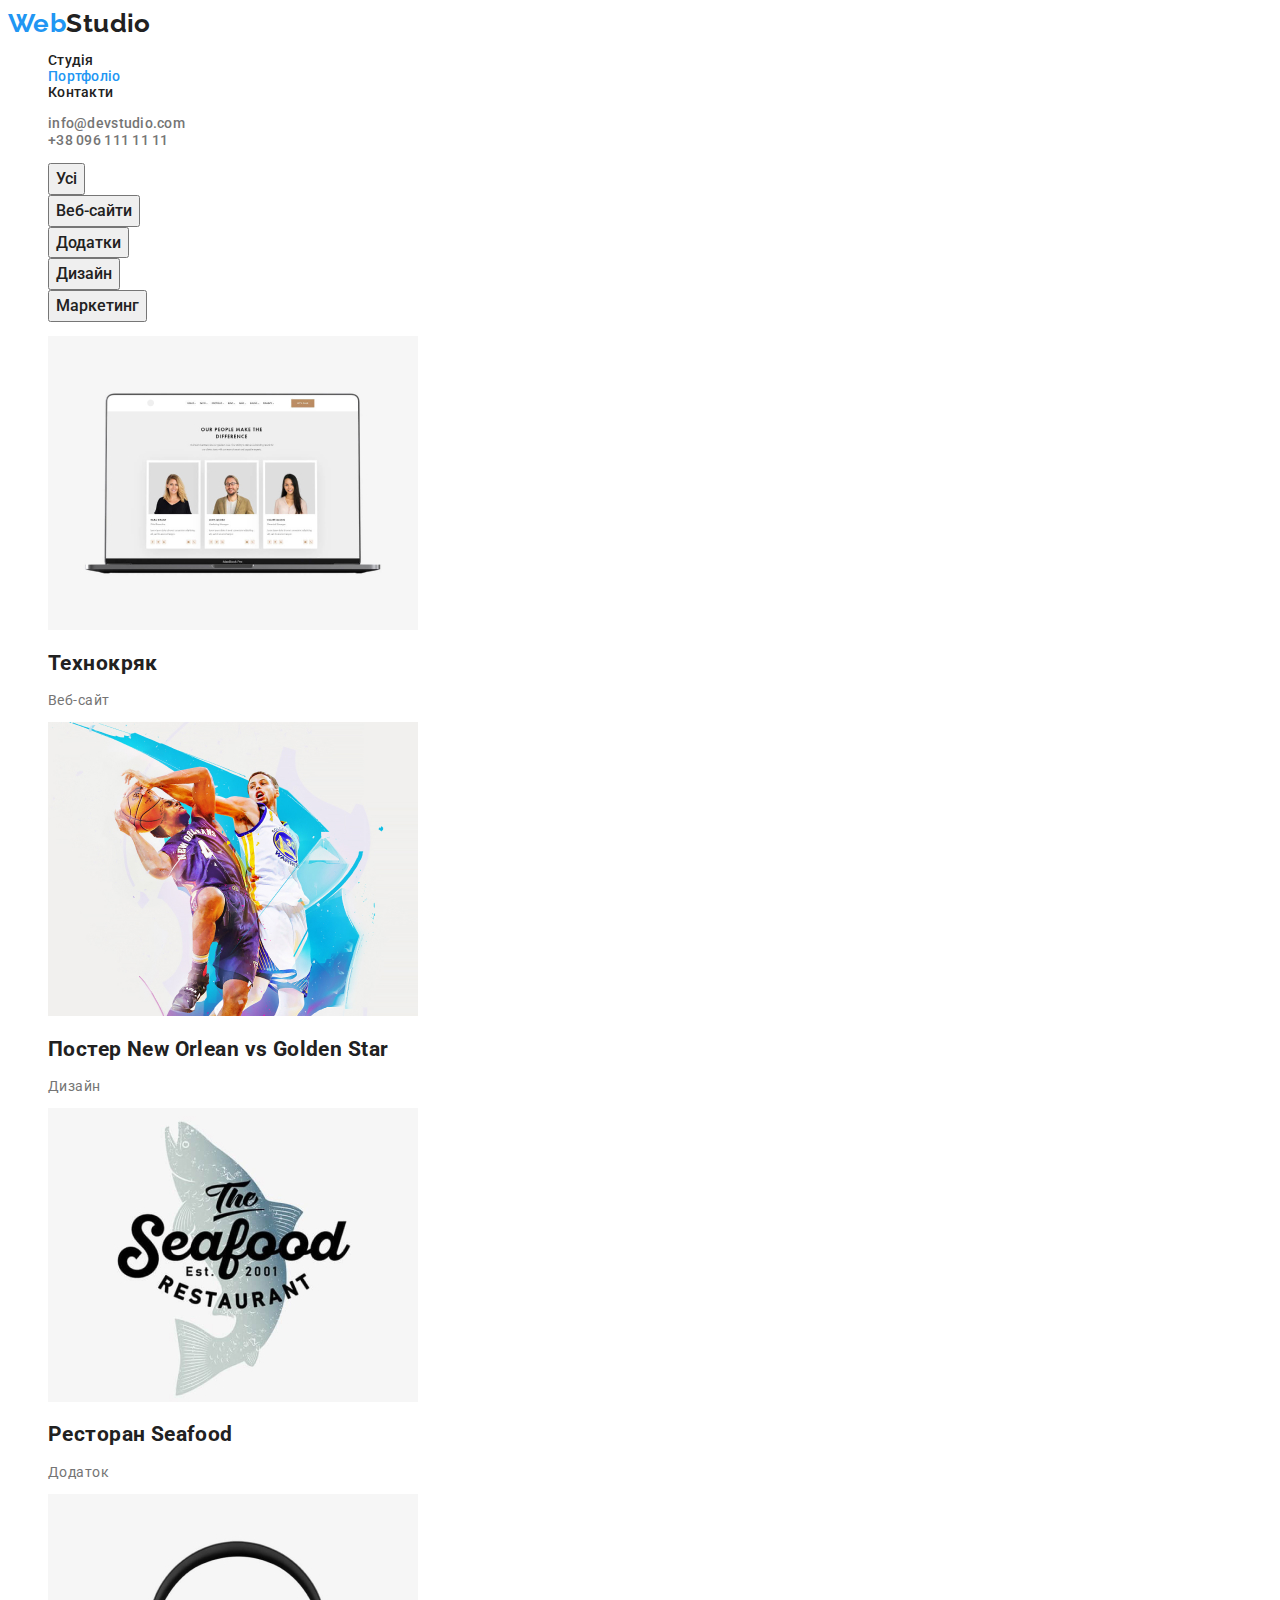
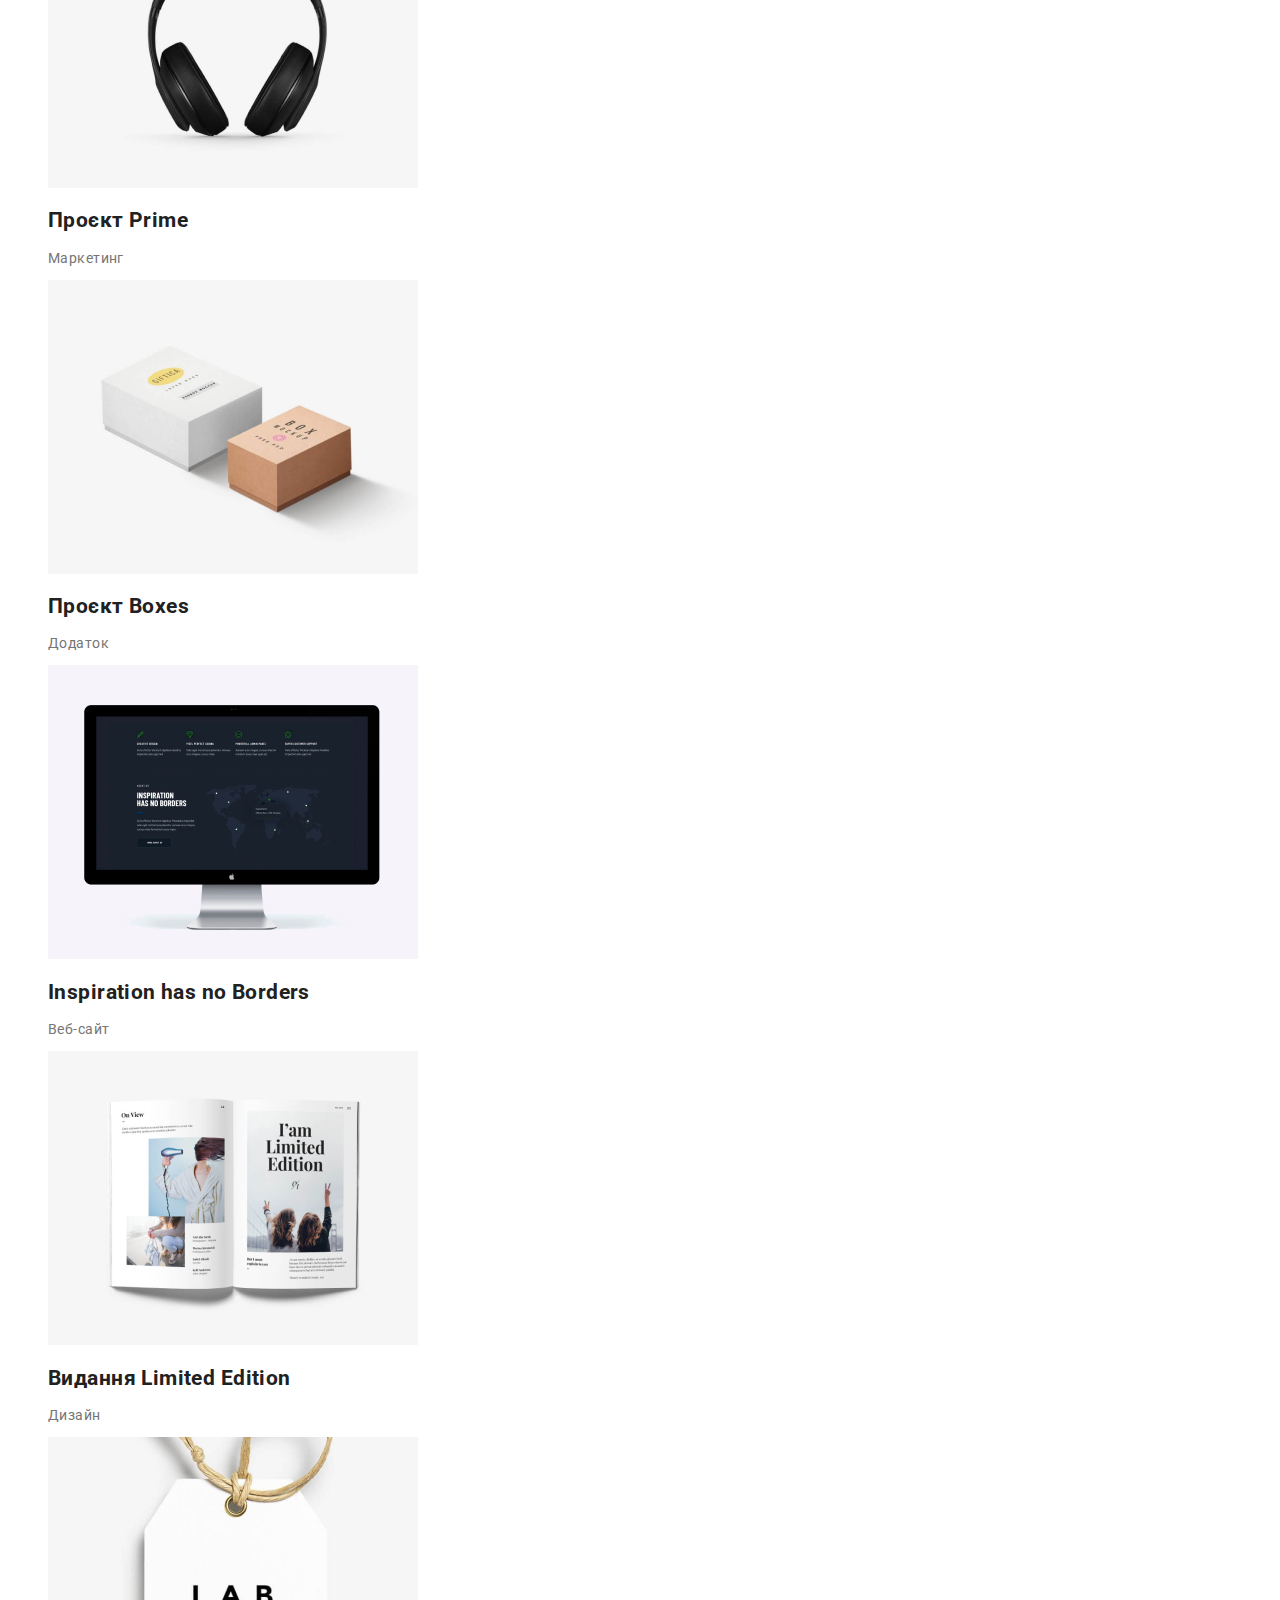
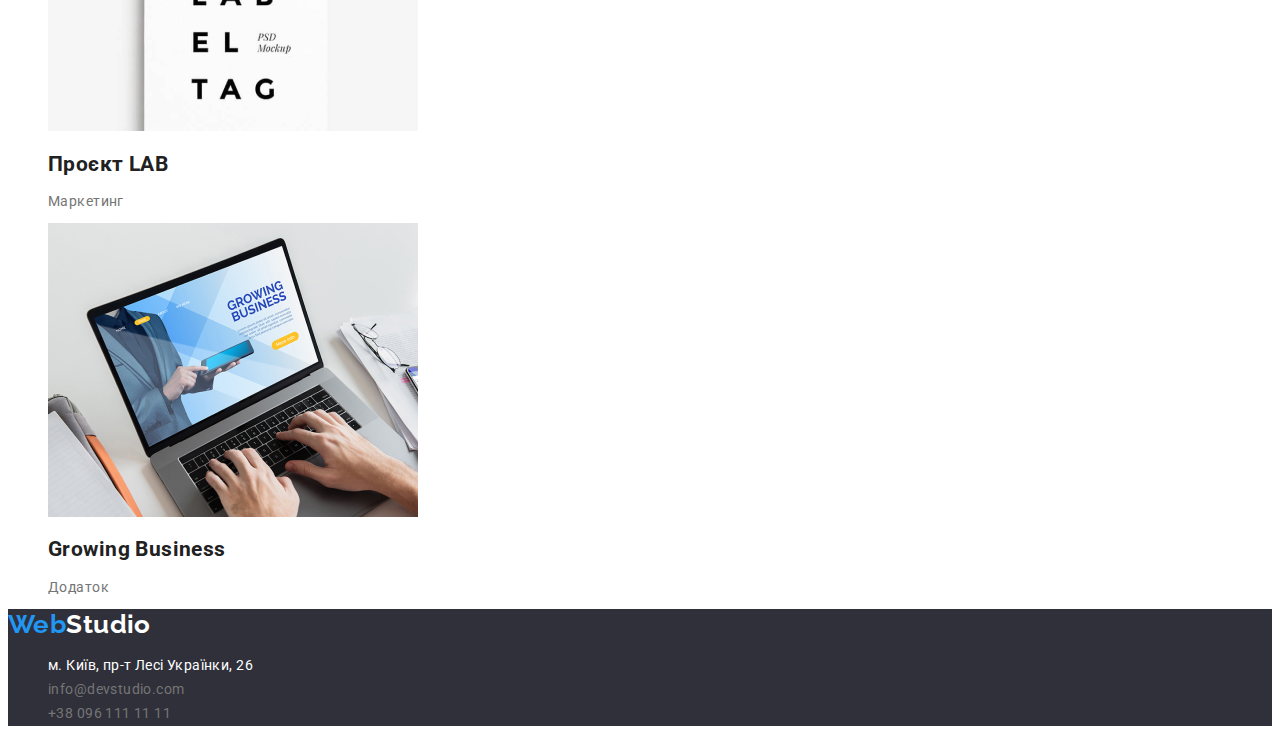
==== portfolio.html @ 8b9822e3 "Основа ДЗ" ====
<!DOCTYPE html>
<html lang="uk">
<head>
    <meta charset="UTF-8">
    <meta http-equiv="X-UA-Compatible" content="IE=edge">
    <meta name="viewport" content="width=device-width, initial-scale=1.0">
    <title>Сайт веб студії</title>
    <link href="https://fonts.googleapis.com/css2?family=Raleway:wght@700&family=Roboto:wght@400;500;700;900&display=swap" rel="stylesheet">
    <link rel="stylesheet" href="./css/styles.css">
</head>
<main>
<body>
  <header class ="">
    <nav>   
      <a href="" class="logo">Web<span class="logo-black">Studio</span></a>
   
      <ul class ="site-nav list"> 
        <li><a href = "./index.html" class="link">Студія</a></li>
        <li><a href = "" class="link current">Портфоліо</a></li>
        <li><a href = "" class="link">Контакти</a></li>
      </ul>
    </nav> 
    <ul class ="list">    
      <li><a class="adress-header" href="mailto:info@devstudio.com">info@devstudio.com</a></li> 
      <li><a class="adress-header" href="tel:+380961111111">+38 096 111 11 11</a></li>
    </ul> 
  </header>
      <main>
        <h1 class="hidden">Portfolio</h1>
      <section>
        <ul class="list">
            <li><button class="button secondary">Усі</button></li>
            <li><button class="button secondary">Веб-сайти</button></li>
            <li><button class="button secondary">Додатки</button></li>
            <li><button class="button secondary">Дизайн</button></li>
            <li><button class="button secondary">Маркетинг</button></li>
        </ul>

      <ul class="list">
        <li>
          <a href=""> <img src="./images/p-1.jpg" alt="Веб-сайт Технокряк" width="370">
          <h2>Технокряк</h2>
          <p>Веб-сайт</p></a>
        </li>
        <li>
          <a href=""> <img src="./images/p-2.jpg" alt="Дизайн Постер New Orlean vs Golden Star" width="370">
          <h2>Постер New Orlean vs Golden Star</h2>
          <p>Дизайн</p></a>
        </li>
        <li>
          <a href=""> <img src="./images/p-3.jpg" alt="Додаток Ресторан Seafood" width="370">
          <h2>Ресторан Seafood</h2>
          <p>Додаток</p></a>
        </li>
        <li>
          <a href=""> <img src="./images/p-4.jpg" alt="Маркетинг Проєкт Prime" width="370">
          <h2>Проєкт Prime</h2>
          <p>Маркетинг</p></a>
        </li>
        <li>
          <a href=""> <img src="./images/p-5.jpg" alt="Додаток Проєкт Boxes" width="370">
          <h2>Проєкт Boxes</h2>
          <p>Додаток</p></a>
        </li>
        <li>
          <a href=""> <img src="./images/p-6.jpg" alt="Веб-сайт Inspiration has no Borders" width="370">
          <h2>Inspiration has no Borders</h2>
          <p>Веб-сайт</p></a>
        </li>
        <li>
          <a href=""> <img src="./images/p-7.jpg" alt="Дизайн Видання Limited Edition" width="370">
          <h2>Видання Limited Edition</h2>
          <p>Дизайн</p></a>
        </li>
        <li>
          <a href=""> <img src="./images/p-8.jpg" alt="Маркетинг Проєкт LAB" width="370">
          <h2>Проєкт LAB</h2>
          <p>Маркетинг</p></a>
        </li>
        <li>
          <a href=""> <img src="./images/p-9.jpg" alt="Додаток Growing Business" width="370">
          <h2>Growing Business</h2>
          <p>Додаток</p></a>
        </li>
      </ul>
      </section>
      </main>
      <footer class="footer">
    
        <a href="" class="logo">Web<span class="logo-white">Studio</span></a>
        <address>   
        <ul class ="list">
          <li><a class="map" href="https://goo.gl/maps/CK46GkGWywx9CYvd6">м. Київ, пр-т Лесі Українки, 26</a></li>
          <li><a class="adress" href ="info@devstudio.com"> info@devstudio.com</a></li>
          <li><a class="adress" href="tel: +38 096 111 11 11">+38 096 111 11 11</a></li>
        </ul>
        </address>
    </footer> 
</body>
</html>
---- css/styles.css ----
:root{
    --primary-text-color:  #757575;
    --title-text-color:#212121;
    --accent-color:#2196F3;
    --bgrd-color:#fff;
    --footer-bgrd: #2F303A;

}
h2, h3, h4, h5, h6{
    color:var(--title-text-color);
}

body{
    background-color: var(--bgrd-color);
    color:var(--primary-text-color);
    font-family: 'Roboto', sans-serif;
    letter-spacing: 0.03em;
    font-size: 14px;
    font-weight: 400;
    
    
}
.logo{
    font-family: 'Raleway', sans-serif;
    font-weight: 700;
    font-size: 26px;
    line-height: 1.19;
    color:var(--accent-color);
    text-decoration: none;
}
.logo > .logo-black{
    color:var(--title-text-color);
}
.site-nav{
    font-style: normal;
    font-weight: 500;
    line-height: 1.14;
    letter-spacing: 0.02em;
}
.site-nav .link.current{
    color: var(--accent-color);
}
.adress-header{
    text-decoration: none;
    font-weight: 500;
    line-height: 1.14;
    letter-spacing: 0.02em;

    color: var(--primary-text-color);
}
/* Банер */
.hero{
    background-color: var(--footer-bgrd);
    color: var(--bgrd-color);
    font-weight: 900;
    font-size: 44px;
    line-height: 1.36;
    text-align: center;
    letter-spacing: 0.06em;
    text-transform: uppercase;
    
}
/* Кнопка банера */
.hero-button{
    font-weight: 700;
    font-family: inherit;
    font-size: 16px;
    line-height: 1.88;
    letter-spacing: 0.06em;
    color: var(--bgrd-color);
    background: var(--accent-color);
    
}

li>h2 {
    font-weight: 700;
    font-size: 14px;
    line-height: 1.14;
    text-transform: uppercase;
    color:var(--title-text-color);
}

.title-style{
    font-weight: 700;
    font-size: 36px;
    line-height: 1.16;
    text-align: center;
    color: var(--title-text-color);
}
.list>h3{
    
    font-weight: 500;
    font-size: 16px;
    line-height: 1.18;
    text-align: center;
    color:var(--title-text-color);
}
.list>.p{
    font-size: 16px;
    line-height: 1.18;
    text-align: center;
    
    
}
a>p{
    color:var(--primary-text-color);
}

.section-team{
    background-color: #F5F4FA;
}
/* Футер */
.footer{
 background-color: var(--footer-bgrd);
 
}
.logo-white{
    color:var(--bgrd-color);
}
/* Прибрані крапки у списках */
.list{
    list-style: none;
}

.button, .hero-button{
    cursor:pointer;
    font-family: inherit;
}

.button{
    font-weight: 500;
    font-size: 16px;
    line-height: 1.62;
    text-align: center;

    color: var(--title-text-color);
}

.secondary:hover, .secondary:focus{
   color:var(--bgrd-color);
   background-color: var(--accent-color);
}

.link{
    color:var(--title-text-color);
    text-decoration: none;
    font-weight: 500;
   
    line-height: 1.14;
    letter-spacing: 0.02em;
}
.link:hover,.link:focus, .adress-header:hover, .adress-header:focus 
{
    color:var(--accent-color);
}

.adress{
    color:var(--primary-text-color);
    text-decoration: none;
    font-style: normal;
    line-height: 1.71; 
    
}
.adress:hover,.link:focus{
    color:var(--accent-color);
}
.map{
    font-style: normal;
    text-decoration: none;
    line-height: 1.71;
    color: var(--bgrd-color);
}
.hidden{
    display: none;
}

.map{
    color:var(--bgrd-color);
}
a{
    text-decoration: none;
}
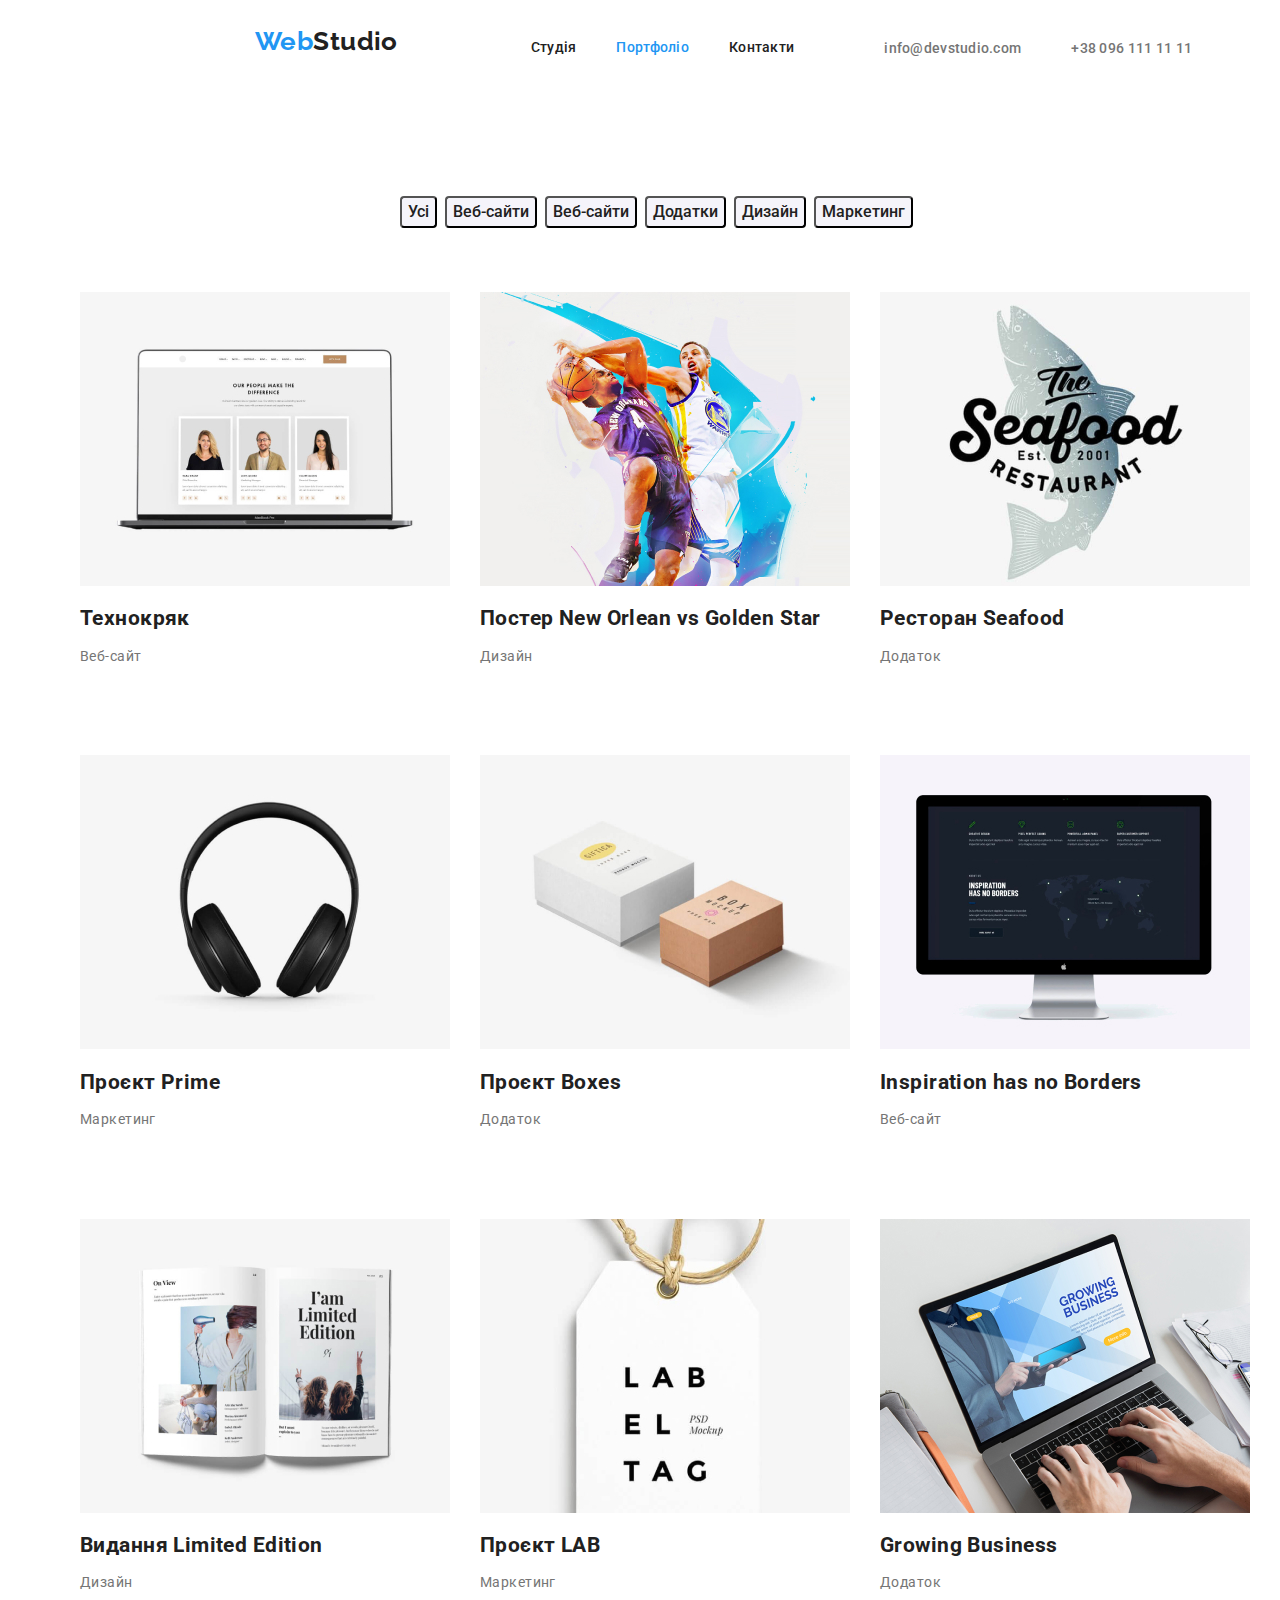
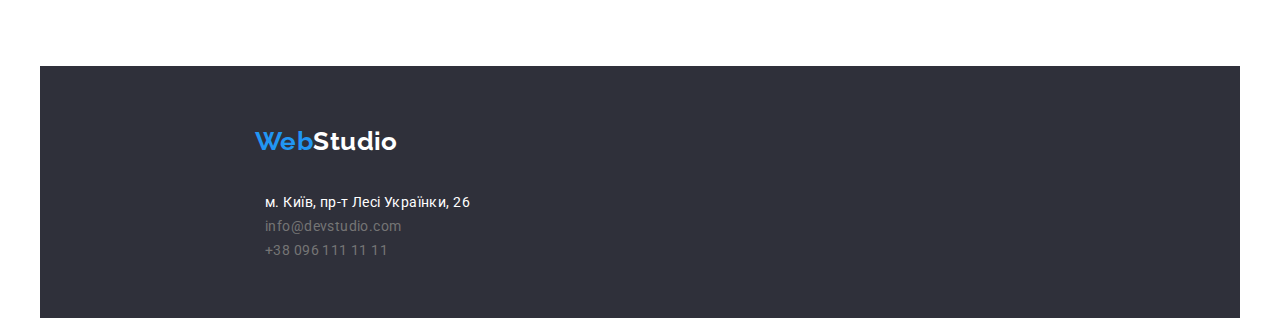
==== commit 47d0f2ff: "ДЗ перший варіант" ====
--- a/portfolio.html
+++ b/portfolio.html
@@ -6,95 +6,97 @@
     <meta name="viewport" content="width=device-width, initial-scale=1.0">
     <title>Сайт веб студії</title>
     <link href="https://fonts.googleapis.com/css2?family=Raleway:wght@700&family=Roboto:wght@400;500;700;900&display=swap" rel="stylesheet">
+    <link href="https://cdnjs.cloudflare.com/ajax/libs/modern-normalize/1.1.0/modern-normalize.min.css">
     <link rel="stylesheet" href="./css/styles.css">
 </head>
 <main>
 <body>
-  <header class ="">
-    <nav>   
-      <a href="" class="logo">Web<span class="logo-black">Studio</span></a>
+  <div class="center"><header class="header">
+    <nav class="menu">   
+      <a  href="" class="logo">Web<span class="logo-black">Studio</span></a>
    
       <ul class ="site-nav list"> 
-        <li><a href = "./index.html" class="link">Студія</a></li>
-        <li><a href = "" class="link current">Портфоліо</a></li>
-        <li><a href = "" class="link">Контакти</a></li>
+        <li class="item"><a href = "./index.html" class="link">Студія</a></li>
+        <li class="item"><a href = "" class="link current">Портфоліо</a></li>
+        <li class="item"><a href = "" class="link">Контакти</a></li>
       </ul>
     </nav> 
-    <ul class ="list">    
-      <li><a class="adress-header" href="mailto:info@devstudio.com">info@devstudio.com</a></li> 
-      <li><a class="adress-header" href="tel:+380961111111">+38 096 111 11 11</a></li>
+    <ul class ="list menu">    
+      <li class="menu-item"><a class="adress-header" href="mailto:info@devstudio.com">info@devstudio.com</a></li> 
+      <li class="menu-item"><a class="adress-header" href="tel:+380961111111">+38 096 111 11 11</a></li>
     </ul> 
-  </header>
+  </header></div>
       <main>
         <h1 class="hidden">Portfolio</h1>
-      <section>
-        <ul class="list">
-            <li><button class="button secondary">Усі</button></li>
-            <li><button class="button secondary">Веб-сайти</button></li>
-            <li><button class="button secondary">Додатки</button></li>
-            <li><button class="button secondary">Дизайн</button></li>
-            <li><button class="button secondary">Маркетинг</button></li>
-        </ul>
+      <div class="center"><section>
+        <ul class="list-b">
+            <li class="list-button"><button class="button secondary">Усі</button></li>
+            <li class="list-button"><button class="button secondary">Веб-сайти</button></li>
+            <li class="list-button"><button class="button secondary">Веб-сайти</button></li>
+            <li class="list-button"><button class="button secondary">Додатки</button></li>
+            <li class="list-button"><button class="button secondary">Дизайн</button></li>
+            <li class="list-button"><button class="button secondary">Маркетинг</button></li>
+        </ul></div>
 
-      <ul class="list">
-        <li>
+      <div class="center"><ul class="list-content">
+        <li class="content-list">
           <a href=""> <img src="./images/p-1.jpg" alt="Веб-сайт Технокряк" width="370">
           <h2>Технокряк</h2>
           <p>Веб-сайт</p></a>
         </li>
-        <li>
+        <li class="content-list">
           <a href=""> <img src="./images/p-2.jpg" alt="Дизайн Постер New Orlean vs Golden Star" width="370">
           <h2>Постер New Orlean vs Golden Star</h2>
           <p>Дизайн</p></a>
         </li>
-        <li>
+        <li class="content-list">
           <a href=""> <img src="./images/p-3.jpg" alt="Додаток Ресторан Seafood" width="370">
           <h2>Ресторан Seafood</h2>
           <p>Додаток</p></a>
         </li>
-        <li>
+        <li class="content-list">
           <a href=""> <img src="./images/p-4.jpg" alt="Маркетинг Проєкт Prime" width="370">
           <h2>Проєкт Prime</h2>
           <p>Маркетинг</p></a>
         </li>
-        <li>
+        <li class="content-list">
           <a href=""> <img src="./images/p-5.jpg" alt="Додаток Проєкт Boxes" width="370">
           <h2>Проєкт Boxes</h2>
           <p>Додаток</p></a>
         </li>
-        <li>
+        <li class="content-list">
           <a href=""> <img src="./images/p-6.jpg" alt="Веб-сайт Inspiration has no Borders" width="370">
           <h2>Inspiration has no Borders</h2>
           <p>Веб-сайт</p></a>
         </li>
-        <li>
+        <li class="content-list">
           <a href=""> <img src="./images/p-7.jpg" alt="Дизайн Видання Limited Edition" width="370">
           <h2>Видання Limited Edition</h2>
           <p>Дизайн</p></a>
         </li>
-        <li>
+        <li class="content-list">
           <a href=""> <img src="./images/p-8.jpg" alt="Маркетинг Проєкт LAB" width="370">
           <h2>Проєкт LAB</h2>
           <p>Маркетинг</p></a>
         </li>
-        <li>
+        <li class="content-list">
           <a href=""> <img src="./images/p-9.jpg" alt="Додаток Growing Business" width="370">
           <h2>Growing Business</h2>
           <p>Додаток</p></a>
         </li>
       </ul>
-      </section>
+      </section></div>
       </main>
-      <footer class="footer">
+      <div class="center"><footer class="footer">
     
-        <a href="" class="logo">Web<span class="logo-white">Studio</span></a>
+        <a href="" class="logo-footer">Web<span class="logo-white">Studio</span></a>
         <address>   
-        <ul class ="list">
-          <li><a class="map" href="https://goo.gl/maps/CK46GkGWywx9CYvd6">м. Київ, пр-т Лесі Українки, 26</a></li>
-          <li><a class="adress" href ="info@devstudio.com"> info@devstudio.com</a></li>
-          <li><a class="adress" href="tel: +38 096 111 11 11">+38 096 111 11 11</a></li>
+        <ul class="list column">
+          <li class ="list-item"><a class="map" href="https://goo.gl/maps/CK46GkGWywx9CYvd6">м. Київ, пр-т Лесі Українки, 26</a></li>
+          <li class ="list-item"><a class="adress" href ="info@devstudio.com"> info@devstudio.com</a></li>
+          <li class ="list-item"><a class="adress" href="tel: +38 096 111 11 11">+38 096 111 11 11</a></li>
         </ul>
         </address>
-    </footer> 
+    </footer></div>
 </body>
 </html>--- a/css/styles.css
+++ b/css/styles.css
@@ -9,6 +9,9 @@
 h2, h3, h4, h5, h6{
     color:var(--title-text-color);
 }
+.img{
+    display: block;
+}
 
 body{
     background-color: var(--bgrd-color);
@@ -16,49 +19,97 @@
     font-family: 'Roboto', sans-serif;
     letter-spacing: 0.03em;
     font-size: 14px;
-    font-weight: 400;
-    
+    font-weight: 400;   
+    
+}
+
+.center{
+    width: 1200px;
+    padding-right: 15px;
+    padding-left: 15px;
+    margin: auto;
+}
+
+.header{
+    display: flex;
+    flex-direction: row;
+    align-items: center;
+    height: 80px;
+    
+}
+.menu{
+    display: flex;
+    
+}
+.menu .menu-item{
+    margin-left:50px;
+    padding-top: 24px;
+    padding-bottom: 24px;
     
 }
 .logo{
+    display: flex;
     font-family: 'Raleway', sans-serif;
     font-weight: 700;
     font-size: 26px;
     line-height: 1.19;
     color:var(--accent-color);
     text-decoration: none;
+    margin-right: 93px;
+    padding-top: 24px;
+    padding-bottom: 24px;
+    margin-left:215px;
 }
 .logo > .logo-black{
     color:var(--title-text-color);
+    
 }
 .site-nav{
+    display: flex;
     font-style: normal;
     font-weight: 500;
     line-height: 1.14;
     letter-spacing: 0.02em;
-}
+    padding-top: 24px;
+    padding-bottom: 24px;
+
+}
+.site-nav .item {
+    margin-right: 40px;
+    display: block;
+}
+.site-nav .item:last-child{
+    margin-right: 0;
+}
+
 .site-nav .link.current{
     color: var(--accent-color);
 }
+
 .adress-header{
+    
     text-decoration: none;
     font-weight: 500;
     line-height: 1.14;
     letter-spacing: 0.02em;
-
     color: var(--primary-text-color);
 }
 /* Банер */
 .hero{
     background-color: var(--footer-bgrd);
+    text-align: center;
+    height: 600px;
+    
+}
+.hero-title{
     color: var(--bgrd-color);
     font-weight: 900;
     font-size: 44px;
     line-height: 1.36;
-    text-align: center;
     letter-spacing: 0.06em;
     text-transform: uppercase;
-    
+    padding-top: 200px;
+
 }
 /* Кнопка банера */
 .hero-button{
@@ -69,7 +120,36 @@
     letter-spacing: 0.06em;
     color: var(--bgrd-color);
     background: var(--accent-color);
-    
+    border-radius: 4px;
+    box-shadow: 0px 4px 4px rgba(0, 0, 0, 0.15);
+   
+}
+
+
+.content-box-1{
+    align-items: center;
+    width: 270px;
+    margin-right:auto;
+    margin-left: auto;
+    padding-top: 94px;
+    
+}
+.content-box-2{
+    margin-right: 15px;
+    margin-top: 50px;
+    padding-bottom: 93px;
+}
+.content-box-3{
+    width: 270px;
+    padding-bottom: 30px;
+    margin-right: 15px;
+    align-items: center; 
+    background-color: #fff;
+    text-align: center;  
+}
+.team{
+    padding-top: 94px;
+    margin-bottom: 50px;
 }
 
 li>h2 {
@@ -78,6 +158,7 @@
     line-height: 1.14;
     text-transform: uppercase;
     color:var(--title-text-color);
+    margin-top: 10px;
 }
 
 .title-style{
@@ -95,12 +176,11 @@
     text-align: center;
     color:var(--title-text-color);
 }
+
 .list>.p{
     font-size: 16px;
     line-height: 1.18;
     text-align: center;
-    
-    
 }
 a>p{
     color:var(--primary-text-color);
@@ -108,18 +188,34 @@
 
 .section-team{
     background-color: #F5F4FA;
+    height: 648px;
 }
 /* Футер */
+
 .footer{
  background-color: var(--footer-bgrd);
+ height: 252px;
  
 }
-.logo-white{
+.logo-footer{
+    display: flex;
+    font-family: 'Raleway', sans-serif;
+    font-weight: 700;
+    font-size: 26px;
+    line-height: 1.19;
+    color:var(--accent-color);
+    text-decoration: none;
+    margin-left: 215px;
+    padding-top: 60px;
+    padding-bottom: 20px;
+}
+    .logo-white{
     color:var(--bgrd-color);
 }
 /* Прибрані крапки у списках */
 .list{
     list-style: none;
+    display: flex;
 }
 
 .button, .hero-button{
@@ -132,6 +228,8 @@
     font-size: 16px;
     line-height: 1.62;
     text-align: center;
+    background: #F5F4FA;
+    border-radius: 4px;
 
     color: var(--title-text-color);
 }
@@ -139,15 +237,17 @@
 .secondary:hover, .secondary:focus{
    color:var(--bgrd-color);
    background-color: var(--accent-color);
+   
 }
 
 .link{
     color:var(--title-text-color);
     text-decoration: none;
     font-weight: 500;
-   
     line-height: 1.14;
     letter-spacing: 0.02em;
+    padding-top: 32px;
+    padding-bottom: 32px;
 }
 .link:hover,.link:focus, .adress-header:hover, .adress-header:focus 
 {
@@ -158,17 +258,22 @@
     color:var(--primary-text-color);
     text-decoration: none;
     font-style: normal;
-    line-height: 1.71; 
+    line-height: 1.71;
+    padding-bottom: 9px; 
     
 }
 .adress:hover,.link:focus{
     color:var(--accent-color);
 }
+.adress-list{
+    text-decoration: none;
+}
 .map{
     font-style: normal;
     text-decoration: none;
     line-height: 1.71;
     color: var(--bgrd-color);
+    padding-bottom: 9px;
 }
 .hidden{
     display: none;
@@ -179,4 +284,41 @@
 }
 a{
     text-decoration: none;
-}
+    
+}
+.column{
+    flex-direction: column;
+    margin-left:215px;
+}
+.list-item{
+    margin-left: -30px;
+}
+/* Портфоліо */
+
+.list-b{
+    list-style: none;
+    display: flex;
+    align-items: center;
+    padding-top: 94px;
+    padding-bottom: 50px;
+    justify-content: center;
+    
+}
+
+.list-button{
+    margin-right: 8px;
+   
+      
+}
+.list-content{
+    height: 1360px;
+    width: 1170px;
+    display:flex;
+    flex-wrap: wrap;
+    flex-basis: calc(100% / 3);
+    gap: 30px;
+}
+.list-content>.content-list{
+    
+    list-style: none;
+}
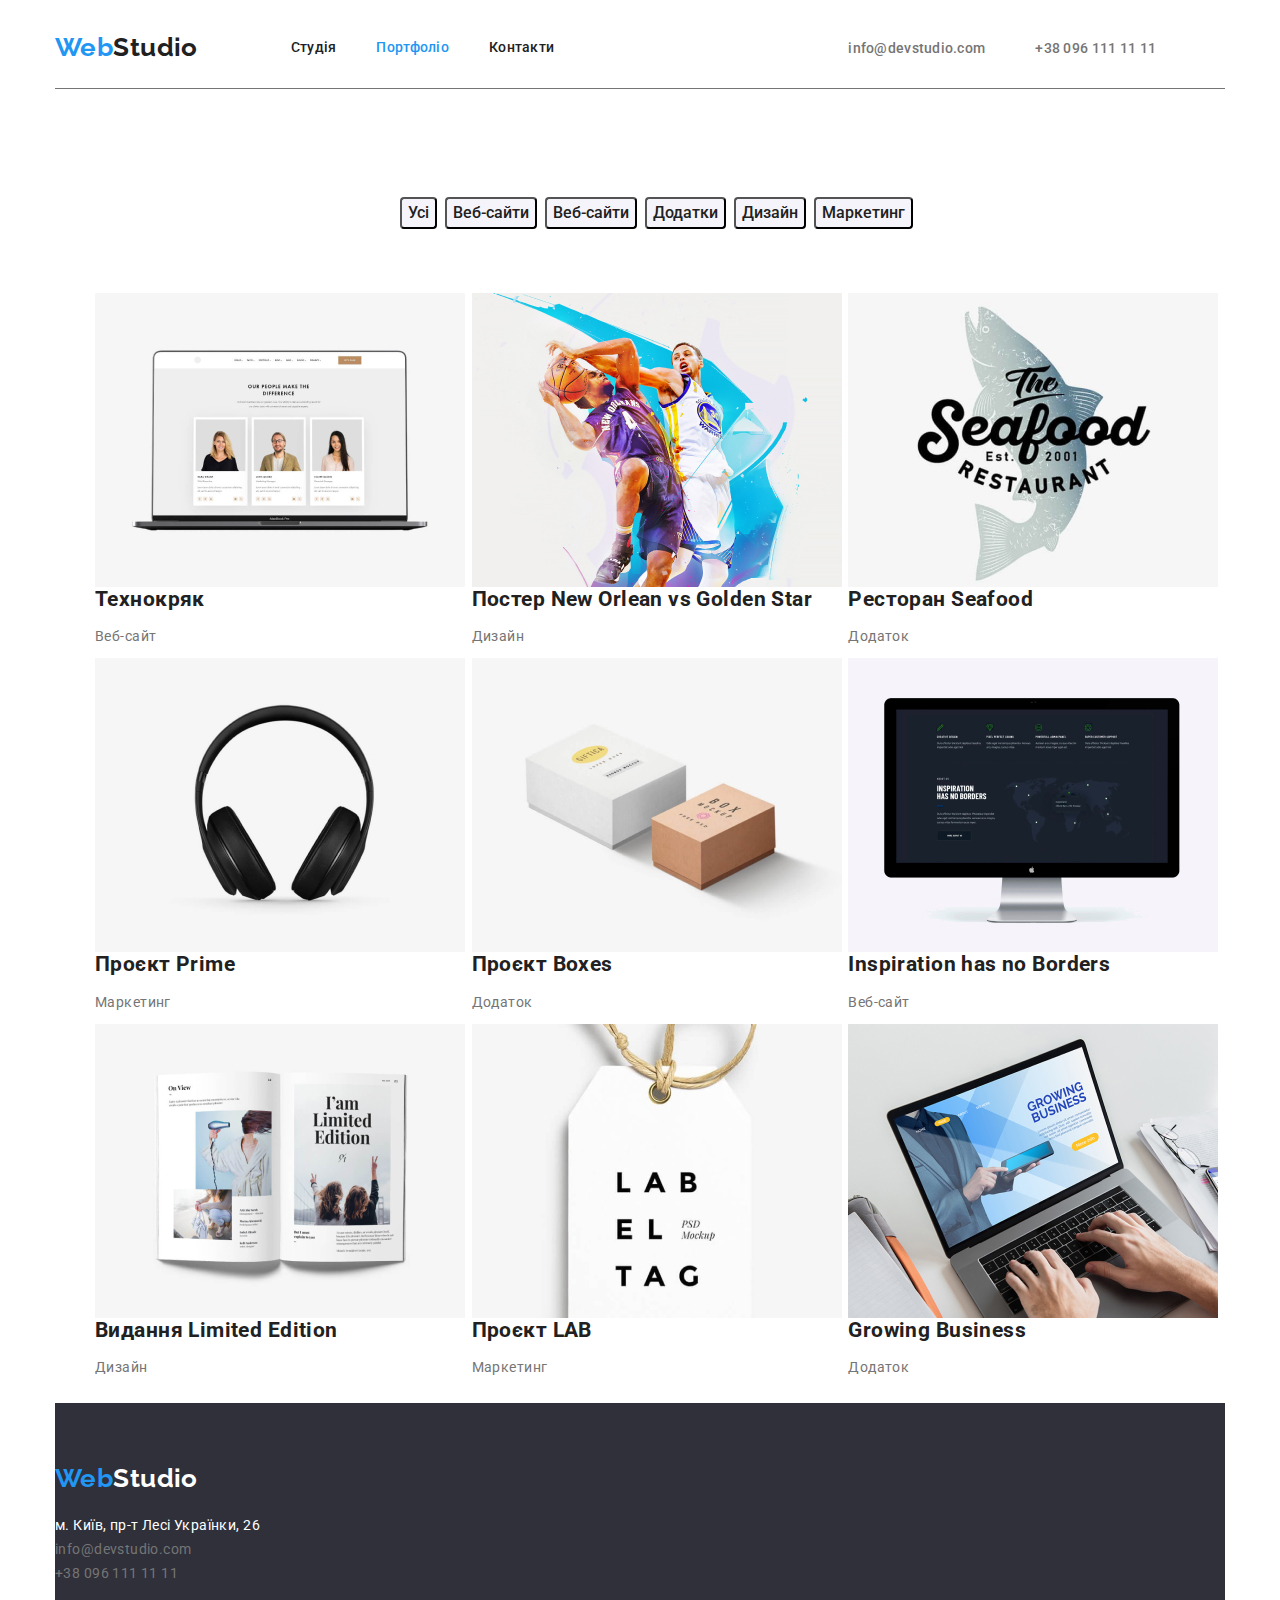
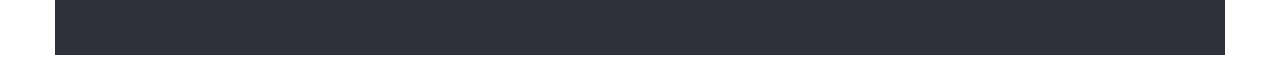
==== commit 939daa6f: "дз 3 правки 1" ====
--- a/portfolio.html
+++ b/portfolio.html
@@ -27,8 +27,9 @@
     </ul> 
   </header></div>
       <main>
+        
+      <div class="center"><section>
         <h1 class="hidden">Portfolio</h1>
-      <div class="center"><section>
         <ul class="list-b">
             <li class="list-button"><button class="button secondary">Усі</button></li>
             <li class="list-button"><button class="button secondary">Веб-сайти</button></li>
@@ -36,67 +37,72 @@
             <li class="list-button"><button class="button secondary">Додатки</button></li>
             <li class="list-button"><button class="button secondary">Дизайн</button></li>
             <li class="list-button"><button class="button secondary">Маркетинг</button></li>
-        </ul></div>
+        </ul>
+      </div>
 
-      <div class="center"><ul class="list-content">
-        <li class="content-list">
-          <a href=""> <img src="./images/p-1.jpg" alt="Веб-сайт Технокряк" width="370">
-          <h2>Технокряк</h2>
-          <p>Веб-сайт</p></a>
-        </li>
-        <li class="content-list">
-          <a href=""> <img src="./images/p-2.jpg" alt="Дизайн Постер New Orlean vs Golden Star" width="370">
-          <h2>Постер New Orlean vs Golden Star</h2>
-          <p>Дизайн</p></a>
-        </li>
-        <li class="content-list">
-          <a href=""> <img src="./images/p-3.jpg" alt="Додаток Ресторан Seafood" width="370">
-          <h2>Ресторан Seafood</h2>
-          <p>Додаток</p></a>
-        </li>
-        <li class="content-list">
-          <a href=""> <img src="./images/p-4.jpg" alt="Маркетинг Проєкт Prime" width="370">
-          <h2>Проєкт Prime</h2>
-          <p>Маркетинг</p></a>
-        </li>
-        <li class="content-list">
-          <a href=""> <img src="./images/p-5.jpg" alt="Додаток Проєкт Boxes" width="370">
-          <h2>Проєкт Boxes</h2>
-          <p>Додаток</p></a>
-        </li>
-        <li class="content-list">
-          <a href=""> <img src="./images/p-6.jpg" alt="Веб-сайт Inspiration has no Borders" width="370">
-          <h2>Inspiration has no Borders</h2>
-          <p>Веб-сайт</p></a>
-        </li>
-        <li class="content-list">
-          <a href=""> <img src="./images/p-7.jpg" alt="Дизайн Видання Limited Edition" width="370">
-          <h2>Видання Limited Edition</h2>
-          <p>Дизайн</p></a>
-        </li>
-        <li class="content-list">
-          <a href=""> <img src="./images/p-8.jpg" alt="Маркетинг Проєкт LAB" width="370">
-          <h2>Проєкт LAB</h2>
-          <p>Маркетинг</p></a>
-        </li>
-        <li class="content-list">
-          <a href=""> <img src="./images/p-9.jpg" alt="Додаток Growing Business" width="370">
-          <h2>Growing Business</h2>
-          <p>Додаток</p></a>
-        </li>
-      </ul>
-      </section></div>
+      <div class="center">
+        <ul class="list-content">
+          <li class="content-list">
+            <a href=""> <img src="./images/p-1.jpg" alt="Веб-сайт Технокряк" width="370">
+            <h2>Технокряк</h2>
+            <p>Веб-сайт</p></a>
+          </li>
+          <li class="content-list">
+            <a href=""> <img src="./images/p-2.jpg" alt="Дизайн Постер New Orlean vs Golden Star" width="370">
+            <h2>Постер New Orlean vs Golden Star</h2>
+            <p>Дизайн</p></a>
+          </li>
+          <li class="content-list">
+            <a href=""> <img src="./images/p-3.jpg" alt="Додаток Ресторан Seafood" width="370">
+            <h2>Ресторан Seafood</h2>
+            <p>Додаток</p></a>
+          </li>
+          <li class="content-list">
+            <a href=""> <img src="./images/p-4.jpg" alt="Маркетинг Проєкт Prime" width="370">
+            <h2>Проєкт Prime</h2>
+            <p>Маркетинг</p></a>
+          </li>
+          <li class="content-list">
+            <a href=""> <img src="./images/p-5.jpg" alt="Додаток Проєкт Boxes" width="370">
+            <h2>Проєкт Boxes</h2>
+            <p>Додаток</p></a>
+          </li>
+          <li class="content-list">
+            <a href=""> <img src="./images/p-6.jpg" alt="Веб-сайт Inspiration has no Borders" width="370">
+            <h2>Inspiration has no Borders</h2>
+            <p>Веб-сайт</p></a>
+          </li>
+          <li class="content-list">
+            <a href=""> <img src="./images/p-7.jpg" alt="Дизайн Видання Limited Edition" width="370">
+            <h2>Видання Limited Edition</h2>
+            <p>Дизайн</p></a>
+          </li>
+          <li class="content-list">
+            <a href=""> <img src="./images/p-8.jpg" alt="Маркетинг Проєкт LAB" width="370">
+            <h2>Проєкт LAB</h2>
+            <p>Маркетинг</p></a>
+          </li>
+          <li class="content-list">
+            <a href=""> <img src="./images/p-9.jpg" alt="Додаток Growing Business" width="370">
+            <h2>Growing Business</h2>
+            <p>Додаток</p></a>
+          </li>
+        </ul>
+        </section>  
+      </div>
       </main>
-      <div class="center"><footer class="footer">
+      <div class="center">
+        <footer class="footer">
     
-        <a href="" class="logo-footer">Web<span class="logo-white">Studio</span></a>
-        <address>   
-        <ul class="list column">
-          <li class ="list-item"><a class="map" href="https://goo.gl/maps/CK46GkGWywx9CYvd6">м. Київ, пр-т Лесі Українки, 26</a></li>
-          <li class ="list-item"><a class="adress" href ="info@devstudio.com"> info@devstudio.com</a></li>
-          <li class ="list-item"><a class="adress" href="tel: +38 096 111 11 11">+38 096 111 11 11</a></li>
-        </ul>
-        </address>
-    </footer></div>
+         <a href="" class="logo-footer">Web<span class="logo-white">Studio</span></a>
+         <address>   
+          <ul class="list column">
+           <li class ="list-item"><a class="map" href="https://goo.gl/maps/CK46GkGWywx9CYvd6">м. Київ, пр-т Лесі Українки, 26</a></li>
+           <li class ="list-item"><a class="adress" href ="info@devstudio.com"> info@devstudio.com</a></li>
+           <li class ="list-item"><a class="adress" href="tel: +38 096 111 11 11">+38 096 111 11 11</a></li>
+         </ul>
+         </address>
+       </footer>
+  </div>
 </body>
 </html>--- a/css/styles.css
+++ b/css/styles.css
@@ -9,8 +9,37 @@
 h2, h3, h4, h5, h6{
     color:var(--title-text-color);
 }
-.img{
-    display: block;
+html {
+	box-sizing: border-box;
+}
+
+*,
+*::after,
+*::before {
+	box-sizing: inherit;
+}
+
+h1,
+h2,
+h3,
+h4,
+h5,
+h6,
+p {
+	margin-top: 0;
+}
+
+img {
+	display: block;
+	max-width: 100%;
+	height: auto;
+}
+
+
+.list {
+	list-style: none;
+	padding-left: 0;
+	margin: 0;
 }
 
 body{
@@ -27,15 +56,15 @@
     width: 1200px;
     padding-right: 15px;
     padding-left: 15px;
-    margin: auto;
+    margin-right: auto;
+    margin-left: auto;
 }
 
 .header{
     display: flex;
-    flex-direction: row;
-    align-items: center;
-    height: 80px;
-    
+    align-items: center;
+    border-bottom: #757575 1px solid;
+       
 }
 .menu{
     display: flex;
@@ -58,7 +87,7 @@
     margin-right: 93px;
     padding-top: 24px;
     padding-bottom: 24px;
-    margin-left:215px;
+
 }
 .logo > .logo-black{
     color:var(--title-text-color);
@@ -70,8 +99,10 @@
     font-weight: 500;
     line-height: 1.14;
     letter-spacing: 0.02em;
-    padding-top: 24px;
-    padding-bottom: 24px;
+    padding-top: 32px;
+    padding-bottom: 32px;
+    margin-right: 244px;
+    
 
 }
 .site-nav .item {
@@ -87,7 +118,7 @@
 }
 
 .adress-header{
-    
+    margin-left: auto;
     text-decoration: none;
     font-weight: 500;
     line-height: 1.14;
@@ -99,6 +130,10 @@
     background-color: var(--footer-bgrd);
     text-align: center;
     height: 600px;
+    padding-bottom: 200px;
+    align-items: center;
+    background-size: cover;
+
     
 }
 .hero-title{
@@ -122,7 +157,16 @@
     background: var(--accent-color);
     border-radius: 4px;
     box-shadow: 0px 4px 4px rgba(0, 0, 0, 0.15);
-   
+    display: flex;
+    justify-content: center;
+    align-items: center;
+    width: 216px;
+    height: 50px;
+    margin-left: 477px;  
+}
+.section{
+    padding-top: 94px;
+    padding-bottom: 94px;
 }
 
 
@@ -130,26 +174,26 @@
     align-items: center;
     width: 270px;
     margin-right:auto;
-    margin-left: auto;
-    padding-top: 94px;
+    margin-left:auto;  
     
 }
 .content-box-2{
-    margin-right: 15px;
+    margin-right:30px;
     margin-top: 50px;
-    padding-bottom: 93px;
+
 }
 .content-box-3{
     width: 270px;
     padding-bottom: 30px;
     margin-right: 15px;
+    margin-left: auto;
     align-items: center; 
     background-color: #fff;
     text-align: center;  
 }
 .team{
-    padding-top: 94px;
     margin-bottom: 50px;
+    
 }
 
 li>h2 {
@@ -189,12 +233,16 @@
 .section-team{
     background-color: #F5F4FA;
     height: 648px;
+    padding-top: 94px;
+    padding-bottom: 94px;
+    background-size: cover;
 }
 /* Футер */
 
 .footer{
  background-color: var(--footer-bgrd);
  height: 252px;
+ width: cover;
  
 }
 .logo-footer{
@@ -205,7 +253,6 @@
     line-height: 1.19;
     color:var(--accent-color);
     text-decoration: none;
-    margin-left: 215px;
     padding-top: 60px;
     padding-bottom: 20px;
 }
@@ -288,11 +335,9 @@
 }
 .column{
     flex-direction: column;
-    margin-left:215px;
-}
-.list-item{
-    margin-left: -30px;
-}
+    
+}
+
 /* Портфоліо */
 
 .list-b{
@@ -311,14 +356,14 @@
       
 }
 .list-content{
-    height: 1360px;
-    width: 1170px;
     display:flex;
     flex-wrap: wrap;
+   
+    
+}
+.list-content>.content-list{
+    
+    list-style: none;
     flex-basis: calc(100% / 3);
     gap: 30px;
 }
-.list-content>.content-list{
-    
-    list-style: none;
-}
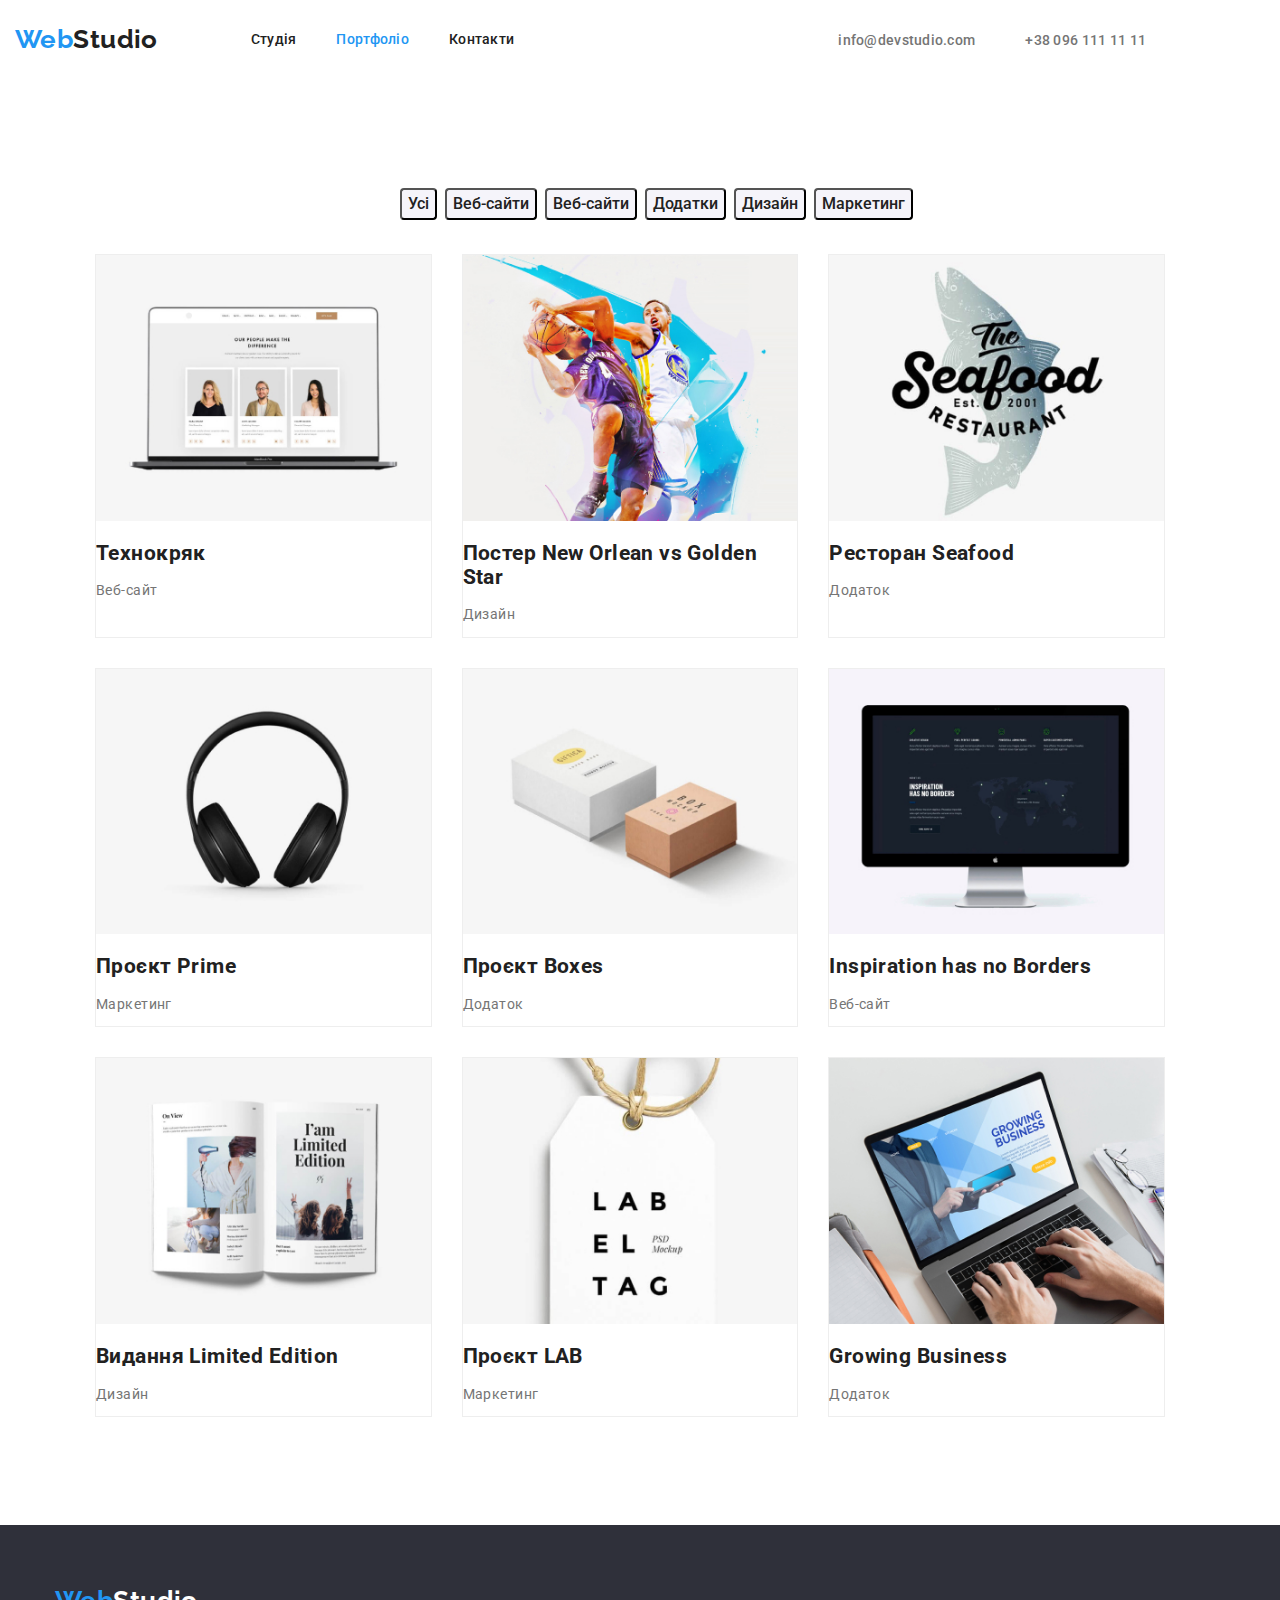
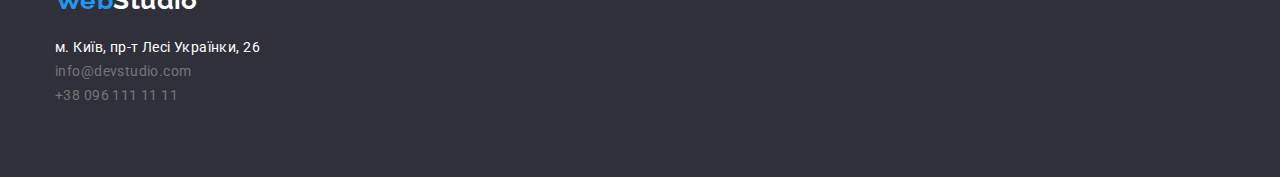
==== commit dcc61e49: "дз3 правки2" ====
--- a/portfolio.html
+++ b/portfolio.html
@@ -6,29 +6,33 @@
     <meta name="viewport" content="width=device-width, initial-scale=1.0">
     <title>Сайт веб студії</title>
     <link href="https://fonts.googleapis.com/css2?family=Raleway:wght@700&family=Roboto:wght@400;500;700;900&display=swap" rel="stylesheet">
-    <link href="https://cdnjs.cloudflare.com/ajax/libs/modern-normalize/1.1.0/modern-normalize.min.css">
+    <link
+    rel="stylesheet"
+    href="https://cdnjs.cloudflare.com/ajax/libs/modern-normalize/1.0.0/modern-normalize.min.css"
+  />
     <link rel="stylesheet" href="./css/styles.css">
 </head>
 <main>
 <body>
-  <div class="center"><header class="header">
-    <nav class="menu">   
-      <a  href="" class="logo">Web<span class="logo-black">Studio</span></a>
-   
-      <ul class ="site-nav list"> 
-        <li class="item"><a href = "./index.html" class="link">Студія</a></li>
-        <li class="item"><a href = "" class="link current">Портфоліо</a></li>
-        <li class="item"><a href = "" class="link">Контакти</a></li>
-      </ul>
-    </nav> 
-    <ul class ="list menu">    
-      <li class="menu-item"><a class="adress-header" href="mailto:info@devstudio.com">info@devstudio.com</a></li> 
-      <li class="menu-item"><a class="adress-header" href="tel:+380961111111">+38 096 111 11 11</a></li>
-    </ul> 
-  </header></div>
+  <header class="header"><div class="center"> 
+    <nav class="menu">  
+     <a  href="" class="logo">Web<span class="logo-black">Studio</span></a>
+     
+     <ul class ="site-nav list"> 
+       <li class="item"><a href = "./index.html" class="link ">Студія</a></li>
+       <li class="item"><a href = "" class="link current">Портфоліо</a></li>
+       <li class="item"><a href = "" class="link">Контакти</a></li>
+     </ul>
+   </nav></div> 
+   <div class="center">
+   <ul class ="list menu">    
+     <li class="menu-item"><a class="adress-header" href="mailto:info@devstudio.com">info@devstudio.com</a></li> 
+     <li class="menu-item"><a class="adress-header" href="tel:+380961111111">+38 096 111 11 11</a></li>
+   </ul></div> 
+   </header>
       <main>
         
-      <div class="center"><section>
+      <section class="section"><div class="center">
         <h1 class="hidden">Portfolio</h1>
         <ul class="list-b">
             <li class="list-button"><button class="button secondary">Усі</button></li>
@@ -38,71 +42,68 @@
             <li class="list-button"><button class="button secondary">Дизайн</button></li>
             <li class="list-button"><button class="button secondary">Маркетинг</button></li>
         </ul>
-      </div>
-
-      <div class="center">
+      
         <ul class="list-content">
           <li class="content-list">
             <a href=""> <img src="./images/p-1.jpg" alt="Веб-сайт Технокряк" width="370">
-            <h2>Технокряк</h2>
-            <p>Веб-сайт</p></a>
+            <div class="content-block"><h2>Технокряк</h2>
+            <p>Веб-сайт</p></a></div>
           </li>
           <li class="content-list">
             <a href=""> <img src="./images/p-2.jpg" alt="Дизайн Постер New Orlean vs Golden Star" width="370">
-            <h2>Постер New Orlean vs Golden Star</h2>
-            <p>Дизайн</p></a>
+            <div class="content-block"><h2>Постер New Orlean vs Golden Star</h2>
+            <p>Дизайн</p></a></div>
           </li>
           <li class="content-list">
             <a href=""> <img src="./images/p-3.jpg" alt="Додаток Ресторан Seafood" width="370">
-            <h2>Ресторан Seafood</h2>
-            <p>Додаток</p></a>
+            <div class="content-block"><h2>Ресторан Seafood</h2>
+            <p>Додаток</p></a></div>
           </li>
           <li class="content-list">
             <a href=""> <img src="./images/p-4.jpg" alt="Маркетинг Проєкт Prime" width="370">
-            <h2>Проєкт Prime</h2>
-            <p>Маркетинг</p></a>
+            <div class="content-block"><h2>Проєкт Prime</h2>
+            <p>Маркетинг</p></a></div>
           </li>
           <li class="content-list">
             <a href=""> <img src="./images/p-5.jpg" alt="Додаток Проєкт Boxes" width="370">
-            <h2>Проєкт Boxes</h2>
-            <p>Додаток</p></a>
+            <div class="content-block"><h2>Проєкт Boxes</h2>
+            <p>Додаток</p></a></div>
           </li>
           <li class="content-list">
             <a href=""> <img src="./images/p-6.jpg" alt="Веб-сайт Inspiration has no Borders" width="370">
-            <h2>Inspiration has no Borders</h2>
-            <p>Веб-сайт</p></a>
+            <div class="content-block"><h2>Inspiration has no Borders</h2>
+            <p>Веб-сайт</p></a></div>
           </li>
           <li class="content-list">
             <a href=""> <img src="./images/p-7.jpg" alt="Дизайн Видання Limited Edition" width="370">
-            <h2>Видання Limited Edition</h2>
-            <p>Дизайн</p></a>
+            <div class="content-block"><h2>Видання Limited Edition</h2>
+            <p>Дизайн</p></a></div>
           </li>
           <li class="content-list">
             <a href=""> <img src="./images/p-8.jpg" alt="Маркетинг Проєкт LAB" width="370">
-            <h2>Проєкт LAB</h2>
-            <p>Маркетинг</p></a>
+            <div class="content-block"><h2>Проєкт LAB</h2>
+            <p>Маркетинг</p></a></div>
           </li>
           <li class="content-list">
             <a href=""> <img src="./images/p-9.jpg" alt="Додаток Growing Business" width="370">
-            <h2>Growing Business</h2>
-            <p>Додаток</p></a>
+            <div class="content-block"><h2>Growing Business</h2>
+            <p>Додаток</p></a></div>
           </li>
-        </ul>
+        </ul></div>
         </section>  
-      </div>
+      
       </main>
-      <div class="center">
-        <footer class="footer">
+      
+        <footer class="footer"><div class="center">
     
-         <a href="" class="logo-footer">Web<span class="logo-white">Studio</span></a>
-         <address>   
+          <a href="" class="logo-footer">Web<span class="logo-white">Studio</span></a>
+          <address>   
           <ul class="list column">
-           <li class ="list-item"><a class="map" href="https://goo.gl/maps/CK46GkGWywx9CYvd6">м. Київ, пр-т Лесі Українки, 26</a></li>
-           <li class ="list-item"><a class="adress" href ="info@devstudio.com"> info@devstudio.com</a></li>
-           <li class ="list-item"><a class="adress" href="tel: +38 096 111 11 11">+38 096 111 11 11</a></li>
-         </ul>
-         </address>
-       </footer>
-  </div>
+            <li class ="list-item"><a class="map" href="https://goo.gl/maps/CK46GkGWywx9CYvd6">м. Київ, пр-т Лесі Українки, 26</a></li>
+            <li class ="list-item"><a class="adress" href ="info@devstudio.com"> info@devstudio.com</a></li>
+            <li class ="list-item"><a class="adress" href="tel: +38 096 111 11 11">+38 096 111 11 11</a></li>
+          </ul>
+          </address></div>
+          </footer>
 </body>
 </html>--- a/css/styles.css
+++ b/css/styles.css
@@ -63,7 +63,7 @@
 .header{
     display: flex;
     align-items: center;
-    border-bottom: #757575 1px solid;
+    border-bottom: #757575 1px;
        
 }
 .menu{
@@ -85,8 +85,10 @@
     color:var(--accent-color);
     text-decoration: none;
     margin-right: 93px;
+    
     padding-top: 24px;
     padding-bottom: 24px;
+    
 
 }
 .logo > .logo-black{
@@ -157,24 +159,27 @@
     background: var(--accent-color);
     border-radius: 4px;
     box-shadow: 0px 4px 4px rgba(0, 0, 0, 0.15);
-    display: flex;
+    display: inline-flex;
     justify-content: center;
     align-items: center;
     width: 216px;
     height: 50px;
-    margin-left: 477px;  
+      
 }
 .section{
     padding-top: 94px;
     padding-bottom: 94px;
 }
+.section-2{
+    padding-bottom: 94px;
+}
 
 
 .content-box-1{
     align-items: center;
     width: 270px;
-    margin-right:auto;
-    margin-left:auto;  
+    margin-right:30px;
+      
     
 }
 .content-box-2{
@@ -189,8 +194,18 @@
     margin-left: auto;
     align-items: center; 
     background-color: #fff;
-    text-align: center;  
-}
+    text-align: center; 
+    border-radius: 0px 0px 4px 4px; 
+}
+.card{
+    padding-top: 30px;
+    padding-bottom: 10px;
+    font-style: inherit;
+}
+.card-team{
+margin-right: 30px;
+}
+
 .team{
     margin-bottom: 50px;
     
@@ -212,13 +227,14 @@
     text-align: center;
     color: var(--title-text-color);
 }
-.list>h3{
+.div>.h3{
     
     font-weight: 500;
     font-size: 16px;
     line-height: 1.18;
     text-align: center;
     color:var(--title-text-color);
+    
 }
 
 .list>.p{
@@ -253,8 +269,8 @@
     line-height: 1.19;
     color:var(--accent-color);
     text-decoration: none;
-    padding-top: 60px;
-    padding-bottom: 20px;
+    margin-bottom: 20px;
+    padding-top:60px;
 }
     .logo-white{
     color:var(--bgrd-color);
@@ -344,9 +360,8 @@
     list-style: none;
     display: flex;
     align-items: center;
-    padding-top: 94px;
-    padding-bottom: 50px;
     justify-content: center;
+    margin-bottom:34px;
     
 }
 
@@ -358,12 +373,18 @@
 .list-content{
     display:flex;
     flex-wrap: wrap;
-   
+    gap: 30px;
     
 }
 .list-content>.content-list{
     
     list-style: none;
-    flex-basis: calc(100% / 3);
-    gap: 30px;
-}
+    flex-basis: calc(100% / 3 - 40px);
+    
+    border: 1px solid #EEEEEE;
+}
+.content-block{
+    font-style: inherit;
+    padding-top:20px;
+}
+
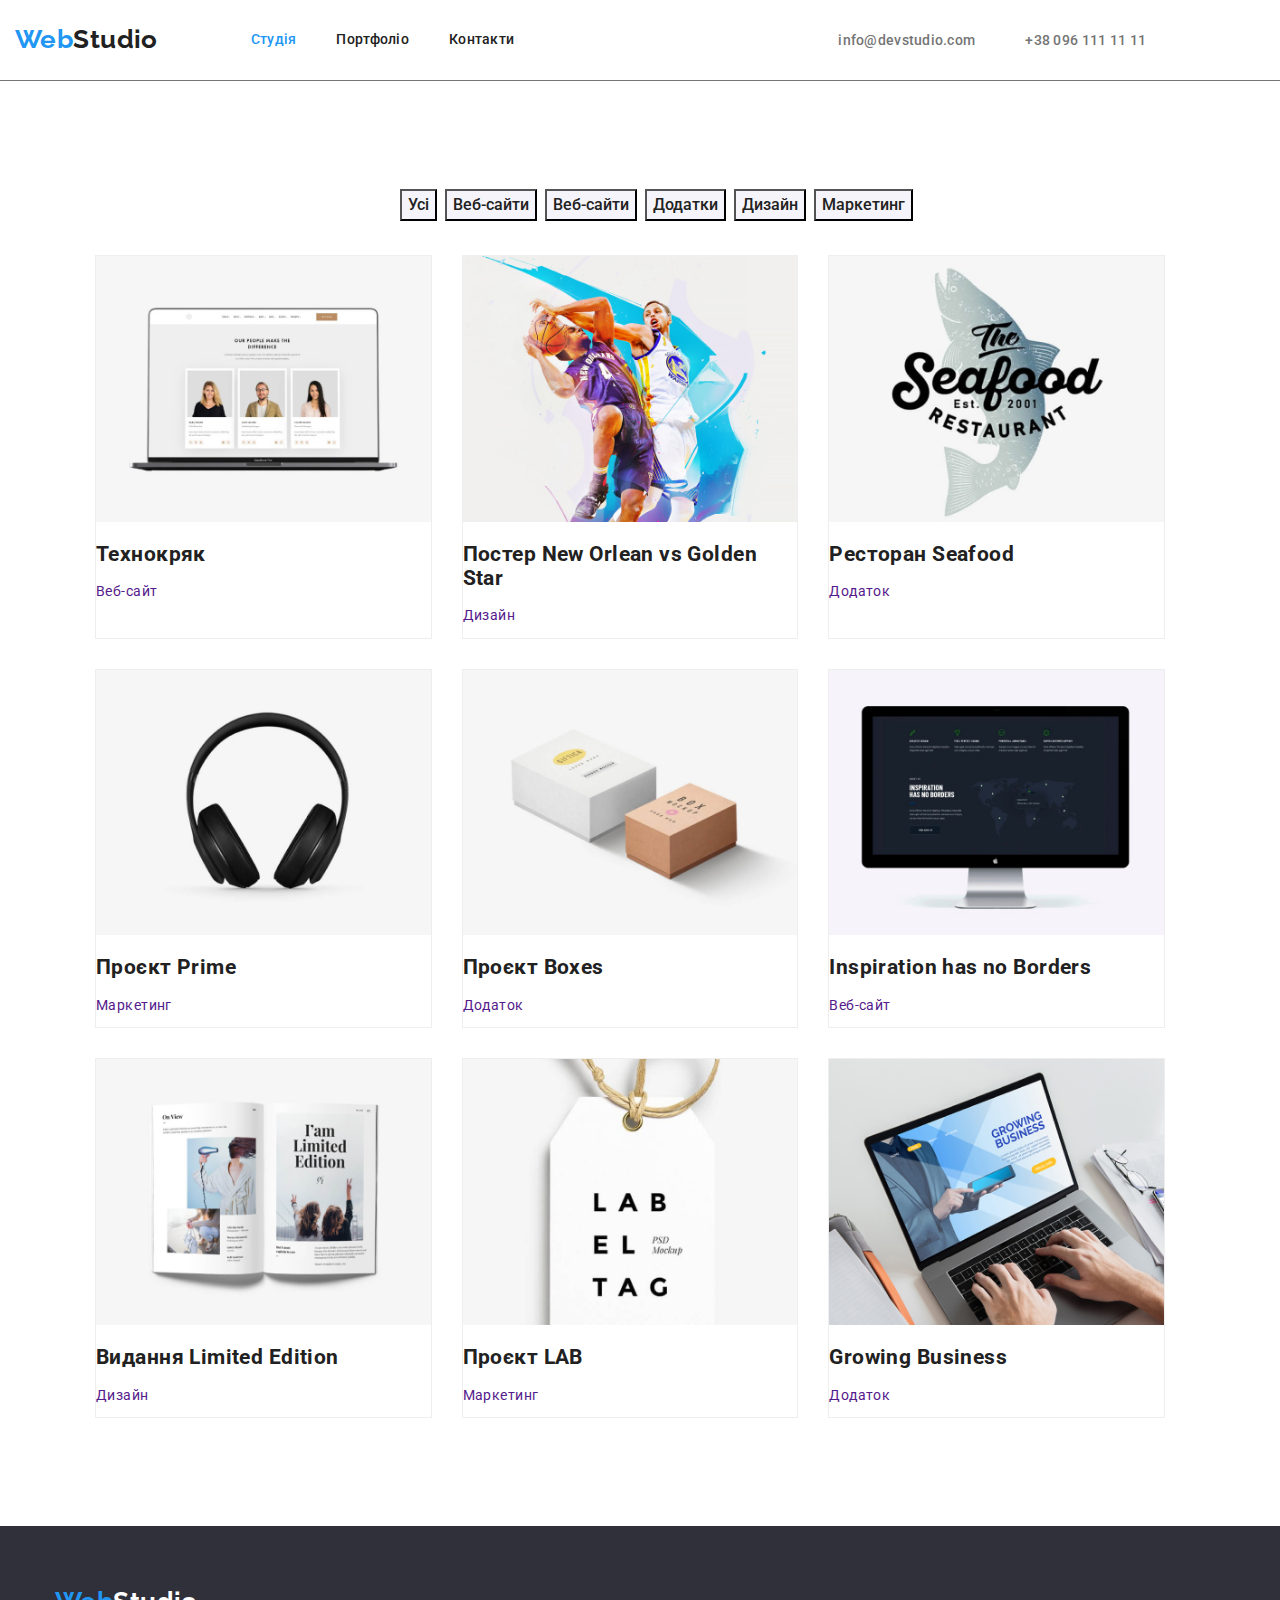
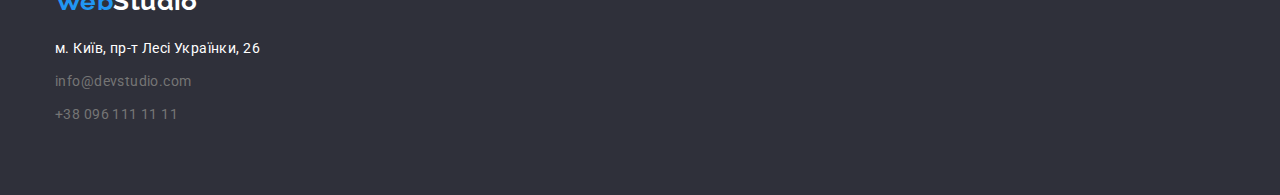
==== commit 2006d219: "Правка 3 дз3" ====
--- a/portfolio.html
+++ b/portfolio.html
@@ -14,16 +14,16 @@
 </head>
 <main>
 <body>
-  <header class="header"><div class="center"> 
-    <nav class="menu">  
+  <header class="header"><div class="center">
+    <nav class="menu"> 
      <a  href="" class="logo">Web<span class="logo-black">Studio</span></a>
-     
+    
      <ul class ="site-nav list"> 
-       <li class="item"><a href = "./index.html" class="link ">Студія</a></li>
-       <li class="item"><a href = "" class="link current">Портфоліо</a></li>
+       <li class="item"><a href = "" class="link current">Студія</a></li>
+       <li class="item"><a href = "./portfolio.html" class="link">Портфоліо</a></li>
        <li class="item"><a href = "" class="link">Контакти</a></li>
      </ul>
-   </nav></div> 
+   </nav> </div>
    <div class="center">
    <ul class ="list menu">    
      <li class="menu-item"><a class="adress-header" href="mailto:info@devstudio.com">info@devstudio.com</a></li> 
@@ -47,47 +47,47 @@
           <li class="content-list">
             <a href=""> <img src="./images/p-1.jpg" alt="Веб-сайт Технокряк" width="370">
             <div class="content-block"><h2>Технокряк</h2>
-            <p>Веб-сайт</p></a></div>
+            <p>Веб-сайт</p></div></a>
           </li>
           <li class="content-list">
             <a href=""> <img src="./images/p-2.jpg" alt="Дизайн Постер New Orlean vs Golden Star" width="370">
             <div class="content-block"><h2>Постер New Orlean vs Golden Star</h2>
-            <p>Дизайн</p></a></div>
+            <p>Дизайн</p></div></a>
           </li>
           <li class="content-list">
             <a href=""> <img src="./images/p-3.jpg" alt="Додаток Ресторан Seafood" width="370">
             <div class="content-block"><h2>Ресторан Seafood</h2>
-            <p>Додаток</p></a></div>
+            <p>Додаток</p></div></a>
           </li>
           <li class="content-list">
             <a href=""> <img src="./images/p-4.jpg" alt="Маркетинг Проєкт Prime" width="370">
             <div class="content-block"><h2>Проєкт Prime</h2>
-            <p>Маркетинг</p></a></div>
+            <p>Маркетинг</p></div></a>
           </li>
           <li class="content-list">
             <a href=""> <img src="./images/p-5.jpg" alt="Додаток Проєкт Boxes" width="370">
             <div class="content-block"><h2>Проєкт Boxes</h2>
-            <p>Додаток</p></a></div>
+            <p>Додаток</p></div></a>
           </li>
           <li class="content-list">
             <a href=""> <img src="./images/p-6.jpg" alt="Веб-сайт Inspiration has no Borders" width="370">
             <div class="content-block"><h2>Inspiration has no Borders</h2>
-            <p>Веб-сайт</p></a></div>
+            <p>Веб-сайт</p></div></a>
           </li>
           <li class="content-list">
             <a href=""> <img src="./images/p-7.jpg" alt="Дизайн Видання Limited Edition" width="370">
             <div class="content-block"><h2>Видання Limited Edition</h2>
-            <p>Дизайн</p></a></div>
+            <p>Дизайн</p></div></a>
           </li>
           <li class="content-list">
             <a href=""> <img src="./images/p-8.jpg" alt="Маркетинг Проєкт LAB" width="370">
             <div class="content-block"><h2>Проєкт LAB</h2>
-            <p>Маркетинг</p></a></div>
+            <p>Маркетинг</p></div></a>
           </li>
           <li class="content-list">
             <a href=""> <img src="./images/p-9.jpg" alt="Додаток Growing Business" width="370">
             <div class="content-block"><h2>Growing Business</h2>
-            <p>Додаток</p></a></div>
+            <p>Додаток</p></div></a>
           </li>
         </ul></div>
         </section>  
--- a/css/styles.css
+++ b/css/styles.css
@@ -63,11 +63,12 @@
 .header{
     display: flex;
     align-items: center;
-    border-bottom: #757575 1px;
+    border-bottom: #757575 1px solid;
        
 }
 .menu{
-    display: flex;
+    display:inline-flex;
+    
     
 }
 .menu .menu-item{
@@ -109,7 +110,7 @@
 }
 .site-nav .item {
     margin-right: 40px;
-    display: block;
+   
 }
 .site-nav .item:last-child{
     margin-right: 0;
@@ -135,6 +136,7 @@
     padding-bottom: 200px;
     align-items: center;
     background-size: cover;
+    padding-top: 200px;
 
     
 }
@@ -145,7 +147,7 @@
     line-height: 1.36;
     letter-spacing: 0.06em;
     text-transform: uppercase;
-    padding-top: 200px;
+    
 
 }
 /* Кнопка банера */
@@ -164,7 +166,15 @@
     align-items: center;
     width: 216px;
     height: 50px;
+    border: none;
       
+}
+
+.hero-button:focus, .hero-button:active{
+    background: #188CE8;
+    border: 1px solid #000000;
+    box-shadow: 0px 4px 4px rgba(0, 0, 0, 0.15);
+    border-radius: 4px;
 }
 .section{
     padding-top: 94px;
@@ -197,13 +207,14 @@
     text-align: center; 
     border-radius: 0px 0px 4px 4px; 
 }
+
 .card{
     padding-top: 30px;
     padding-bottom: 10px;
     font-style: inherit;
 }
 .card-team{
-margin-right: 30px;
+    margin-right: 30px;
 }
 
 .team{
@@ -211,13 +222,13 @@
     
 }
 
-li>h2 {
+.h2 {
     font-weight: 700;
     font-size: 14px;
     line-height: 1.14;
     text-transform: uppercase;
     color:var(--title-text-color);
-    margin-top: 10px;
+    
 }
 
 .title-style{
@@ -227,7 +238,7 @@
     text-align: center;
     color: var(--title-text-color);
 }
-.div>.h3{
+.h3{
     
     font-weight: 500;
     font-size: 16px;
@@ -237,10 +248,14 @@
     
 }
 
-.list>.p{
+.content-style{
+    font-style: inherit;
+}
+.p{
     font-size: 16px;
     line-height: 1.18;
     text-align: center;
+    font-style: inherit;
 }
 a>p{
     color:var(--primary-text-color);
@@ -257,7 +272,7 @@
 
 .footer{
  background-color: var(--footer-bgrd);
- height: 252px;
+ padding:60px 0;
  width: cover;
  
 }
@@ -270,9 +285,9 @@
     color:var(--accent-color);
     text-decoration: none;
     margin-bottom: 20px;
-    padding-top:60px;
-}
-    .logo-white{
+    
+}
+.logo-white{
     color:var(--bgrd-color);
 }
 /* Прибрані крапки у списках */
@@ -292,7 +307,7 @@
     line-height: 1.62;
     text-align: center;
     background: #F5F4FA;
-    border-radius: 4px;
+    
 
     color: var(--title-text-color);
 }
@@ -322,7 +337,7 @@
     text-decoration: none;
     font-style: normal;
     line-height: 1.71;
-    padding-bottom: 9px; 
+    
     
 }
 .adress:hover,.link:focus{
@@ -336,7 +351,10 @@
     text-decoration: none;
     line-height: 1.71;
     color: var(--bgrd-color);
-    padding-bottom: 9px;
+  
+}
+.list-item{
+    margin-bottom: 9px;
 }
 .hidden{
     display: none;
@@ -386,5 +404,7 @@
 .content-block{
     font-style: inherit;
     padding-top:20px;
-}
-
+    list-style: none;
+    text-decoration: none;
+}
+
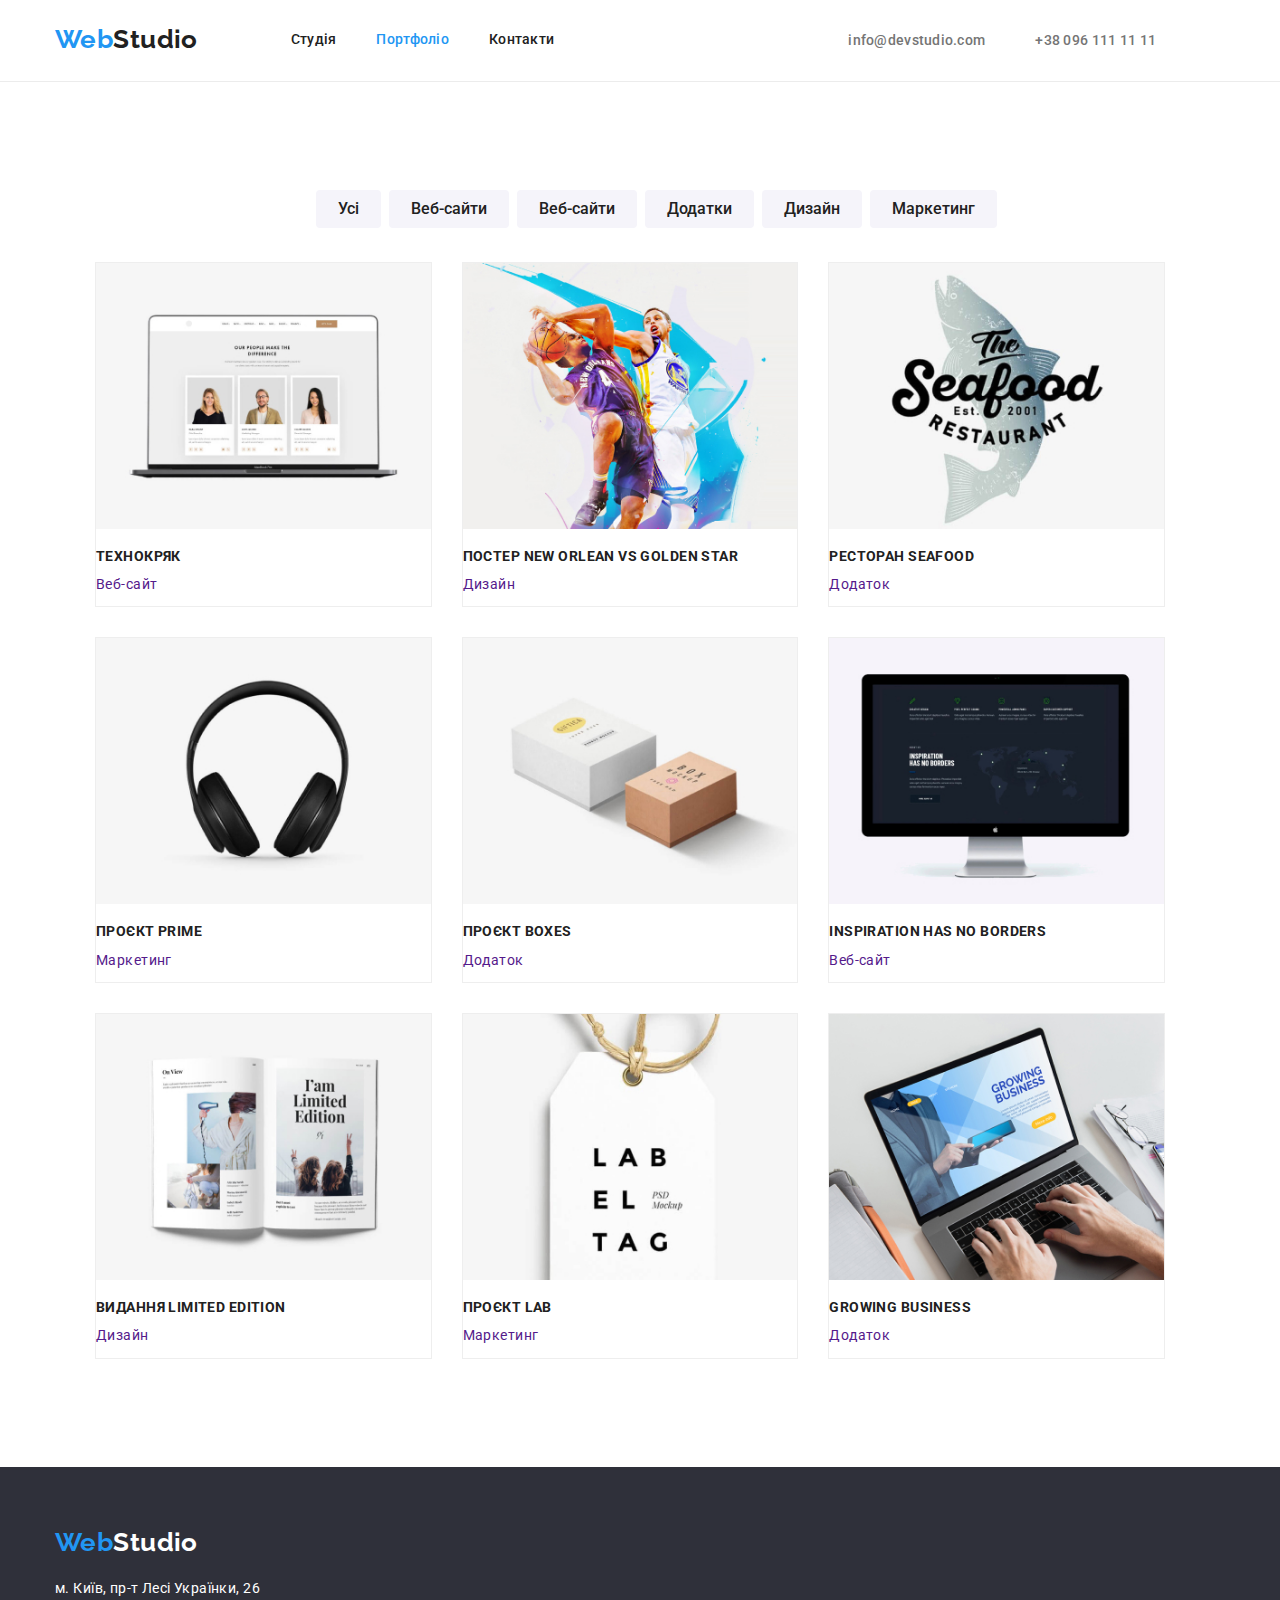
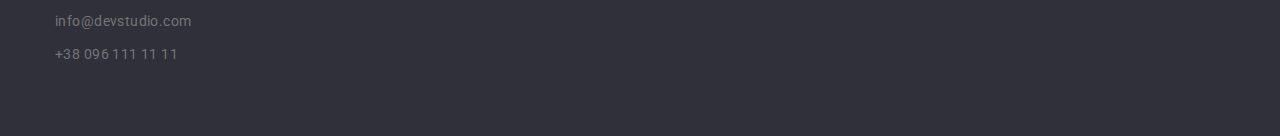
==== commit c5e53928: "дз3 правка 4" ====
--- a/portfolio.html
+++ b/portfolio.html
@@ -14,24 +14,22 @@
 </head>
 <main>
 <body>
-  <header class="header"><div class="center">
+  <header class="header"><div class="center"><div class="unity">
     <nav class="menu"> 
      <a  href="" class="logo">Web<span class="logo-black">Studio</span></a>
     
      <ul class ="site-nav list"> 
-       <li class="item"><a href = "" class="link current">Студія</a></li>
-       <li class="item"><a href = "./portfolio.html" class="link">Портфоліо</a></li>
+       <li class="item"><a href = "/index.html" class="link">Студія</a></li>
+       <li class="item"><a href = "" class="link current">Портфоліо</a></li>
        <li class="item"><a href = "" class="link">Контакти</a></li>
      </ul>
-   </nav> </div>
-   <div class="center">
+   </nav> 
    <ul class ="list menu">    
      <li class="menu-item"><a class="adress-header" href="mailto:info@devstudio.com">info@devstudio.com</a></li> 
      <li class="menu-item"><a class="adress-header" href="tel:+380961111111">+38 096 111 11 11</a></li>
-   </ul></div> 
+   </ul></div></div> 
    </header>
-      <main>
-        
+      <main>  
       <section class="section"><div class="center">
         <h1 class="hidden">Portfolio</h1>
         <ul class="list-b">
@@ -46,47 +44,47 @@
         <ul class="list-content">
           <li class="content-list">
             <a href=""> <img src="./images/p-1.jpg" alt="Веб-сайт Технокряк" width="370">
-            <div class="content-block"><h2>Технокряк</h2>
+            <div class="content-block"><h2 class="portfolio-h2title">Технокряк</h2>
             <p>Веб-сайт</p></div></a>
           </li>
           <li class="content-list">
             <a href=""> <img src="./images/p-2.jpg" alt="Дизайн Постер New Orlean vs Golden Star" width="370">
-            <div class="content-block"><h2>Постер New Orlean vs Golden Star</h2>
+            <div class="content-block"><h2 class="portfolio-h2title">Постер New Orlean vs Golden Star</h2>
             <p>Дизайн</p></div></a>
           </li>
           <li class="content-list">
             <a href=""> <img src="./images/p-3.jpg" alt="Додаток Ресторан Seafood" width="370">
-            <div class="content-block"><h2>Ресторан Seafood</h2>
+            <div class="content-block"><h2 class="portfolio-h2title">Ресторан Seafood</h2>
             <p>Додаток</p></div></a>
           </li>
           <li class="content-list">
             <a href=""> <img src="./images/p-4.jpg" alt="Маркетинг Проєкт Prime" width="370">
-            <div class="content-block"><h2>Проєкт Prime</h2>
+            <div class="content-block"><h2 class="portfolio-h2title">Проєкт Prime</h2>
             <p>Маркетинг</p></div></a>
           </li>
           <li class="content-list">
             <a href=""> <img src="./images/p-5.jpg" alt="Додаток Проєкт Boxes" width="370">
-            <div class="content-block"><h2>Проєкт Boxes</h2>
+            <div class="content-block"><h2 class="portfolio-h2title">Проєкт Boxes</h2>
             <p>Додаток</p></div></a>
           </li>
           <li class="content-list">
             <a href=""> <img src="./images/p-6.jpg" alt="Веб-сайт Inspiration has no Borders" width="370">
-            <div class="content-block"><h2>Inspiration has no Borders</h2>
+            <div class="content-block"><h2 class="portfolio-h2title">Inspiration has no Borders</h2>
             <p>Веб-сайт</p></div></a>
           </li>
           <li class="content-list">
             <a href=""> <img src="./images/p-7.jpg" alt="Дизайн Видання Limited Edition" width="370">
-            <div class="content-block"><h2>Видання Limited Edition</h2>
+            <div class="content-block"><h2 class="portfolio-h2title">Видання Limited Edition</h2>
             <p>Дизайн</p></div></a>
           </li>
           <li class="content-list">
             <a href=""> <img src="./images/p-8.jpg" alt="Маркетинг Проєкт LAB" width="370">
-            <div class="content-block"><h2>Проєкт LAB</h2>
+            <div class="content-block"><h2 class="portfolio-h2title">Проєкт LAB</h2>
             <p>Маркетинг</p></div></a>
           </li>
           <li class="content-list">
             <a href=""> <img src="./images/p-9.jpg" alt="Додаток Growing Business" width="370">
-            <div class="content-block"><h2>Growing Business</h2>
+            <div class="content-block"><h2 class="portfolio-h2title">Growing Business</h2>
             <p>Додаток</p></div></a>
           </li>
         </ul></div>
--- a/css/styles.css
+++ b/css/styles.css
@@ -59,22 +59,25 @@
     margin-right: auto;
     margin-left: auto;
 }
-
+.unity{
+    display: flex;
+}
 .header{
     display: flex;
-    align-items: center;
-    border-bottom: #757575 1px solid;
+    
+    border-bottom: 
+    #ECECEC 1px solid;
        
 }
 .menu{
-    display:inline-flex;
-    
-    
-}
-.menu .menu-item{
+    display: flex;
+    
+    
+}
+.menu-item{
     margin-left:50px;
-    padding-top: 24px;
-    padding-bottom: 24px;
+    padding-top: 32px;
+    padding-bottom: 32px;
     
 }
 .logo{
@@ -88,7 +91,7 @@
     margin-right: 93px;
     
     padding-top: 24px;
-    padding-bottom: 24px;
+    padding-bottom: 25px;
     
 
 }
@@ -97,7 +100,7 @@
     
 }
 .site-nav{
-    display: flex;
+    
     font-style: normal;
     font-weight: 500;
     line-height: 1.14;
@@ -194,14 +197,14 @@
 }
 .content-box-2{
     margin-right:30px;
-    margin-top: 50px;
+    
 
 }
 .content-box-3{
+    
     width: 270px;
     padding-bottom: 30px;
-    margin-right: 15px;
-    margin-left: auto;
+    margin-right: 30px;
     align-items: center; 
     background-color: #fff;
     text-align: center; 
@@ -209,18 +212,20 @@
 }
 
 .card{
+    
+    
+    font-style: inherit;
+    font-weight: 500;
+    font-size: 16px;
+    line-height: 1.18;
+    text-align: center;
+    color:var(--title-text-color);
+}
+.card-team{
     padding-top: 30px;
-    padding-bottom: 10px;
-    font-style: inherit;
-}
-.card-team{
-    margin-right: 30px;
-}
-
-.team{
-    margin-bottom: 50px;
-    
-}
+    
+}
+
 
 .h2 {
     font-weight: 700;
@@ -230,7 +235,13 @@
     color:var(--title-text-color);
     
 }
-
+.h2-title{
+    font-weight: 700;
+    font-size: 14px;
+    line-height: 1.14;
+    text-transform: uppercase;
+    color:var(--title-text-color);
+}
 .title-style{
     font-weight: 700;
     font-size: 36px;
@@ -238,18 +249,16 @@
     text-align: center;
     color: var(--title-text-color);
 }
-.h3{
-    
-    font-weight: 500;
+
+.card-content{
     font-size: 16px;
     line-height: 1.18;
     text-align: center;
-    color:var(--title-text-color);
-    
-}
-
+    font-style: inherit;
+}
 .content-style{
     font-style: inherit;
+    
 }
 .p{
     font-size: 16px;
@@ -257,6 +266,7 @@
     text-align: center;
     font-style: inherit;
 }
+
 a>p{
     color:var(--primary-text-color);
 }
@@ -307,7 +317,9 @@
     line-height: 1.62;
     text-align: center;
     background: #F5F4FA;
-    
+    border: none;
+    border-radius: 4px;
+    padding: 6px 22px;
 
     color: var(--title-text-color);
 }
@@ -407,4 +419,21 @@
     list-style: none;
     text-decoration: none;
 }
-
+.portfolio-h2title{
+    font-style: inherit;
+    font-weight: 700;
+    font-size: 14px;
+    line-height: 1.14;
+    text-transform: uppercase;
+    color:var(--title-text-color); 
+}
+
+.portfolio-content{
+    font-size: 16px;
+    line-height: 1.18;
+    font-style: inherit;
+    color: var(--primary-text-color);
+    text-decoration: none;
+}
+
+
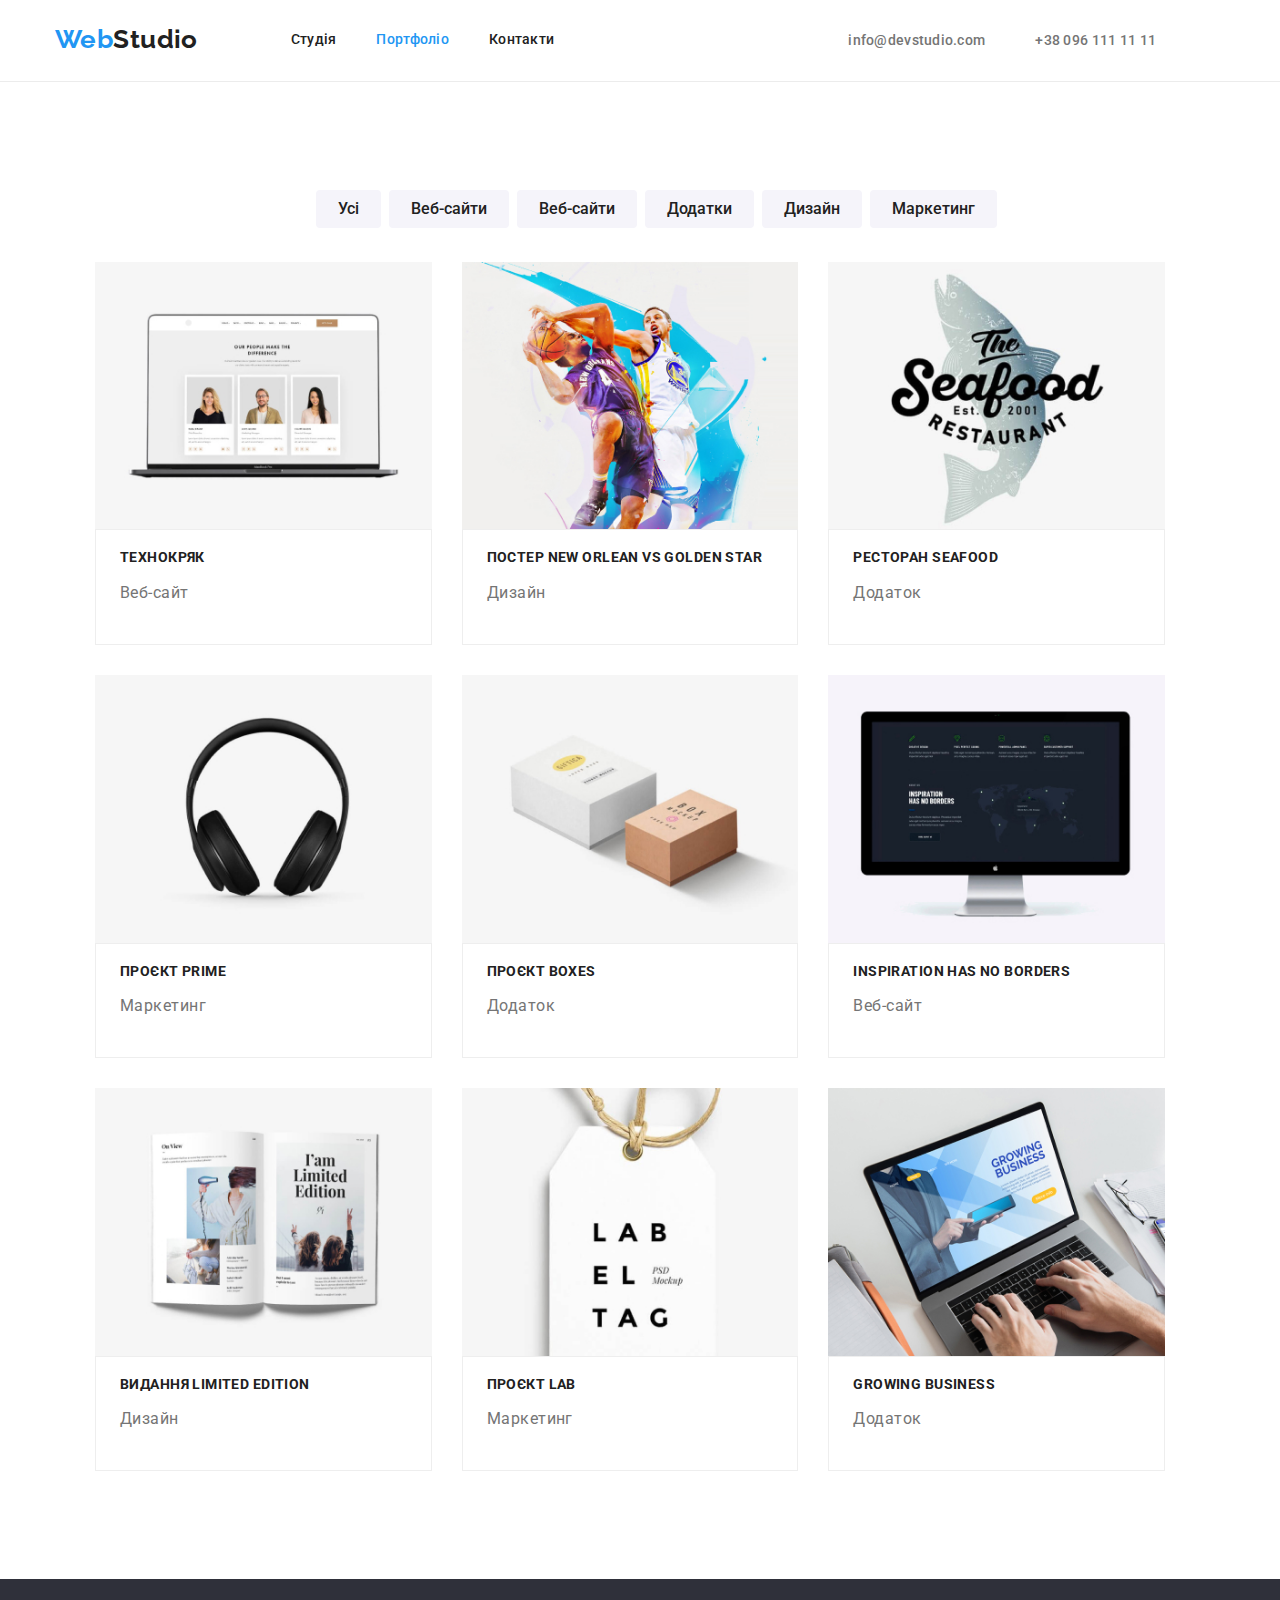
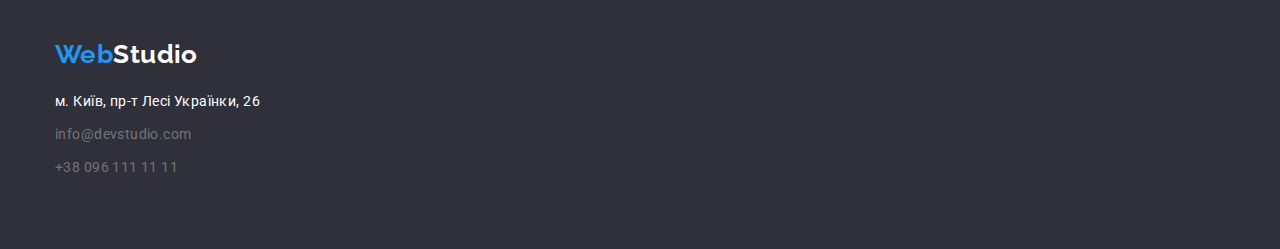
==== commit e6781cb9: "дз3 правка4" ====
--- a/portfolio.html
+++ b/portfolio.html
@@ -16,10 +16,10 @@
 <body>
   <header class="header"><div class="center"><div class="unity">
     <nav class="menu"> 
-     <a  href="" class="logo">Web<span class="logo-black">Studio</span></a>
+     <a  href="./index" class="logo">Web<span class="logo-black">Studio</span></a>
     
      <ul class ="site-nav list"> 
-       <li class="item"><a href = "/index.html" class="link">Студія</a></li>
+       <li class="item"><a href = "./index.html" class="link">Студія</a></li>
        <li class="item"><a href = "" class="link current">Портфоліо</a></li>
        <li class="item"><a href = "" class="link">Контакти</a></li>
      </ul>
@@ -45,47 +45,47 @@
           <li class="content-list">
             <a href=""> <img src="./images/p-1.jpg" alt="Веб-сайт Технокряк" width="370">
             <div class="content-block"><h2 class="portfolio-h2title">Технокряк</h2>
-            <p>Веб-сайт</p></div></a>
+            <p class="text-portfolio">Веб-сайт</p></div></a>
           </li>
           <li class="content-list">
             <a href=""> <img src="./images/p-2.jpg" alt="Дизайн Постер New Orlean vs Golden Star" width="370">
             <div class="content-block"><h2 class="portfolio-h2title">Постер New Orlean vs Golden Star</h2>
-            <p>Дизайн</p></div></a>
+            <p class="text-portfolio">Дизайн</p></div></a>
           </li>
           <li class="content-list">
             <a href=""> <img src="./images/p-3.jpg" alt="Додаток Ресторан Seafood" width="370">
             <div class="content-block"><h2 class="portfolio-h2title">Ресторан Seafood</h2>
-            <p>Додаток</p></div></a>
+            <p class="text-portfolio">Додаток</p></div></a>
           </li>
           <li class="content-list">
             <a href=""> <img src="./images/p-4.jpg" alt="Маркетинг Проєкт Prime" width="370">
             <div class="content-block"><h2 class="portfolio-h2title">Проєкт Prime</h2>
-            <p>Маркетинг</p></div></a>
+            <p class="text-portfolio">Маркетинг</p></div></a>
           </li>
           <li class="content-list">
             <a href=""> <img src="./images/p-5.jpg" alt="Додаток Проєкт Boxes" width="370">
             <div class="content-block"><h2 class="portfolio-h2title">Проєкт Boxes</h2>
-            <p>Додаток</p></div></a>
+            <p class="text-portfolio">Додаток</p></div></a>
           </li>
           <li class="content-list">
             <a href=""> <img src="./images/p-6.jpg" alt="Веб-сайт Inspiration has no Borders" width="370">
             <div class="content-block"><h2 class="portfolio-h2title">Inspiration has no Borders</h2>
-            <p>Веб-сайт</p></div></a>
+            <p class="text-portfolio">Веб-сайт</p></div></a>
           </li>
           <li class="content-list">
             <a href=""> <img src="./images/p-7.jpg" alt="Дизайн Видання Limited Edition" width="370">
             <div class="content-block"><h2 class="portfolio-h2title">Видання Limited Edition</h2>
-            <p>Дизайн</p></div></a>
+            <p class="text-portfolio">Дизайн</p></div></a>
           </li>
           <li class="content-list">
             <a href=""> <img src="./images/p-8.jpg" alt="Маркетинг Проєкт LAB" width="370">
             <div class="content-block"><h2 class="portfolio-h2title">Проєкт LAB</h2>
-            <p>Маркетинг</p></div></a>
+            <p class="text-portfolio">Маркетинг</p></div></a>
           </li>
           <li class="content-list">
             <a href=""> <img src="./images/p-9.jpg" alt="Додаток Growing Business" width="370">
             <div class="content-block"><h2 class="portfolio-h2title">Growing Business</h2>
-            <p>Додаток</p></div></a>
+            <p class="text-portfolio">Додаток</p></div></a>
           </li>
         </ul></div>
         </section>  
--- a/css/styles.css
+++ b/css/styles.css
@@ -227,20 +227,19 @@
 }
 
 
-.h2 {
-    font-weight: 700;
-    font-size: 14px;
+
+.h2-title{
+    font-weight: 700;
+    font-size: 18px;
     line-height: 1.14;
     text-transform: uppercase;
     color:var(--title-text-color);
-    
-}
-.h2-title{
-    font-weight: 700;
-    font-size: 14px;
-    line-height: 1.14;
-    text-transform: uppercase;
-    color:var(--title-text-color);
+    font-weight: 700;
+    font-size: 18px;
+    line-height: 2;
+/* identical to box height, or 200% */
+
+letter-spacing: 0.06em;
 }
 .title-style{
     font-weight: 700;
@@ -259,17 +258,15 @@
 .content-style{
     font-style: inherit;
     
-}
-.p{
-    font-size: 16px;
-    line-height: 1.18;
-    text-align: center;
-    font-style: inherit;
-}
-
-a>p{
-    color:var(--primary-text-color);
-}
+    
+    font-weight: 400;
+    font-size: 14px;
+    line-height: 1.71;
+    letter-spacing: 0.03em;
+    
+}
+
+
 
 .section-team{
     background-color: #F5F4FA;
@@ -407,17 +404,22 @@
     
 }
 .list-content>.content-list{
-    
+    padding: 0;
     list-style: none;
     flex-basis: calc(100% / 3 - 40px);
     
+    
+}
+.content-block{
+    font-style: inherit;
+    margin-top: 0;
+    padding-top:20px;
+    padding-bottom: 20px;
+    padding-left: 24px;
+    padding-right: 24px;
+    list-style: none;
+    text-decoration: none;
     border: 1px solid #EEEEEE;
-}
-.content-block{
-    font-style: inherit;
-    padding-top:20px;
-    list-style: none;
-    text-decoration: none;
 }
 .portfolio-h2title{
     font-style: inherit;
@@ -436,4 +438,11 @@
     text-decoration: none;
 }
 
-
+.text-portfolio{
+    font-weight: 400;
+    font-size: 16px;
+    line-height: 1.88;
+    text-decoration: none;
+    color:var(--primary-text-color);
+    letter-spacing: 0.03em;
+}
